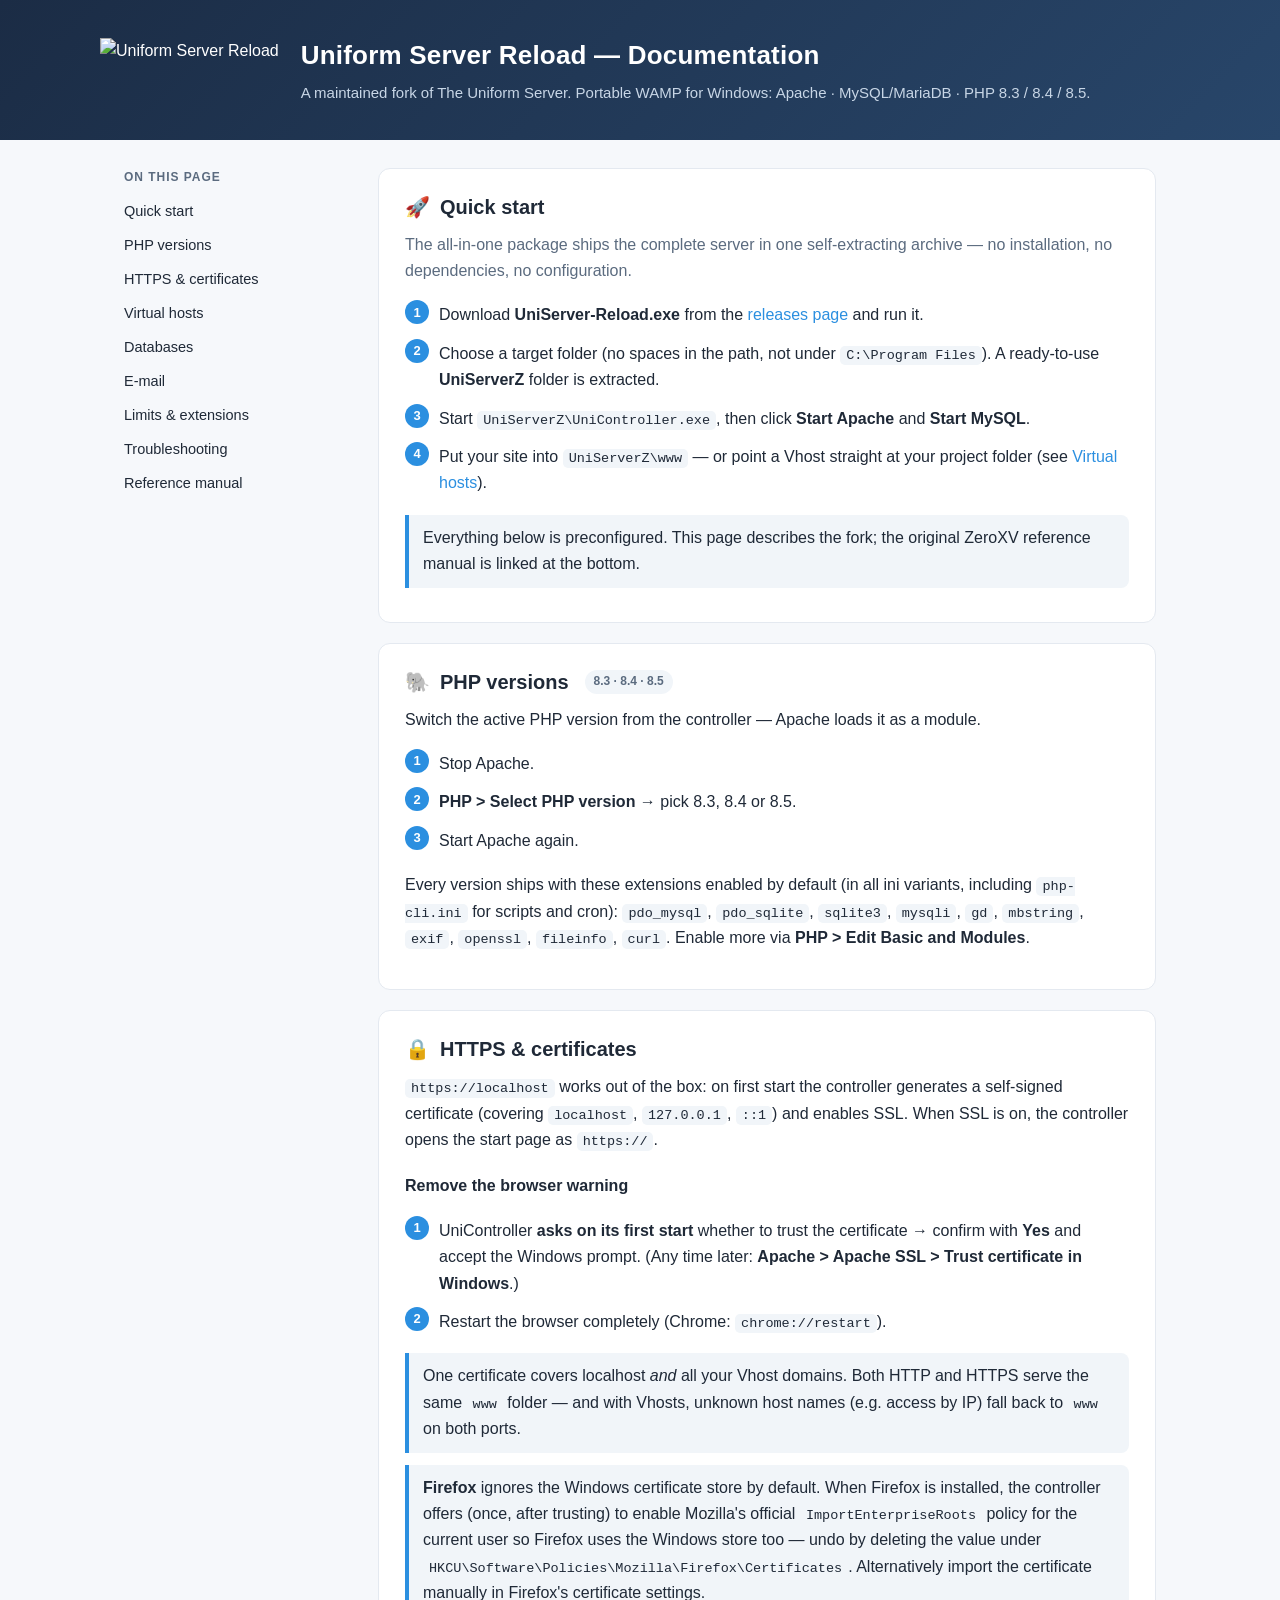
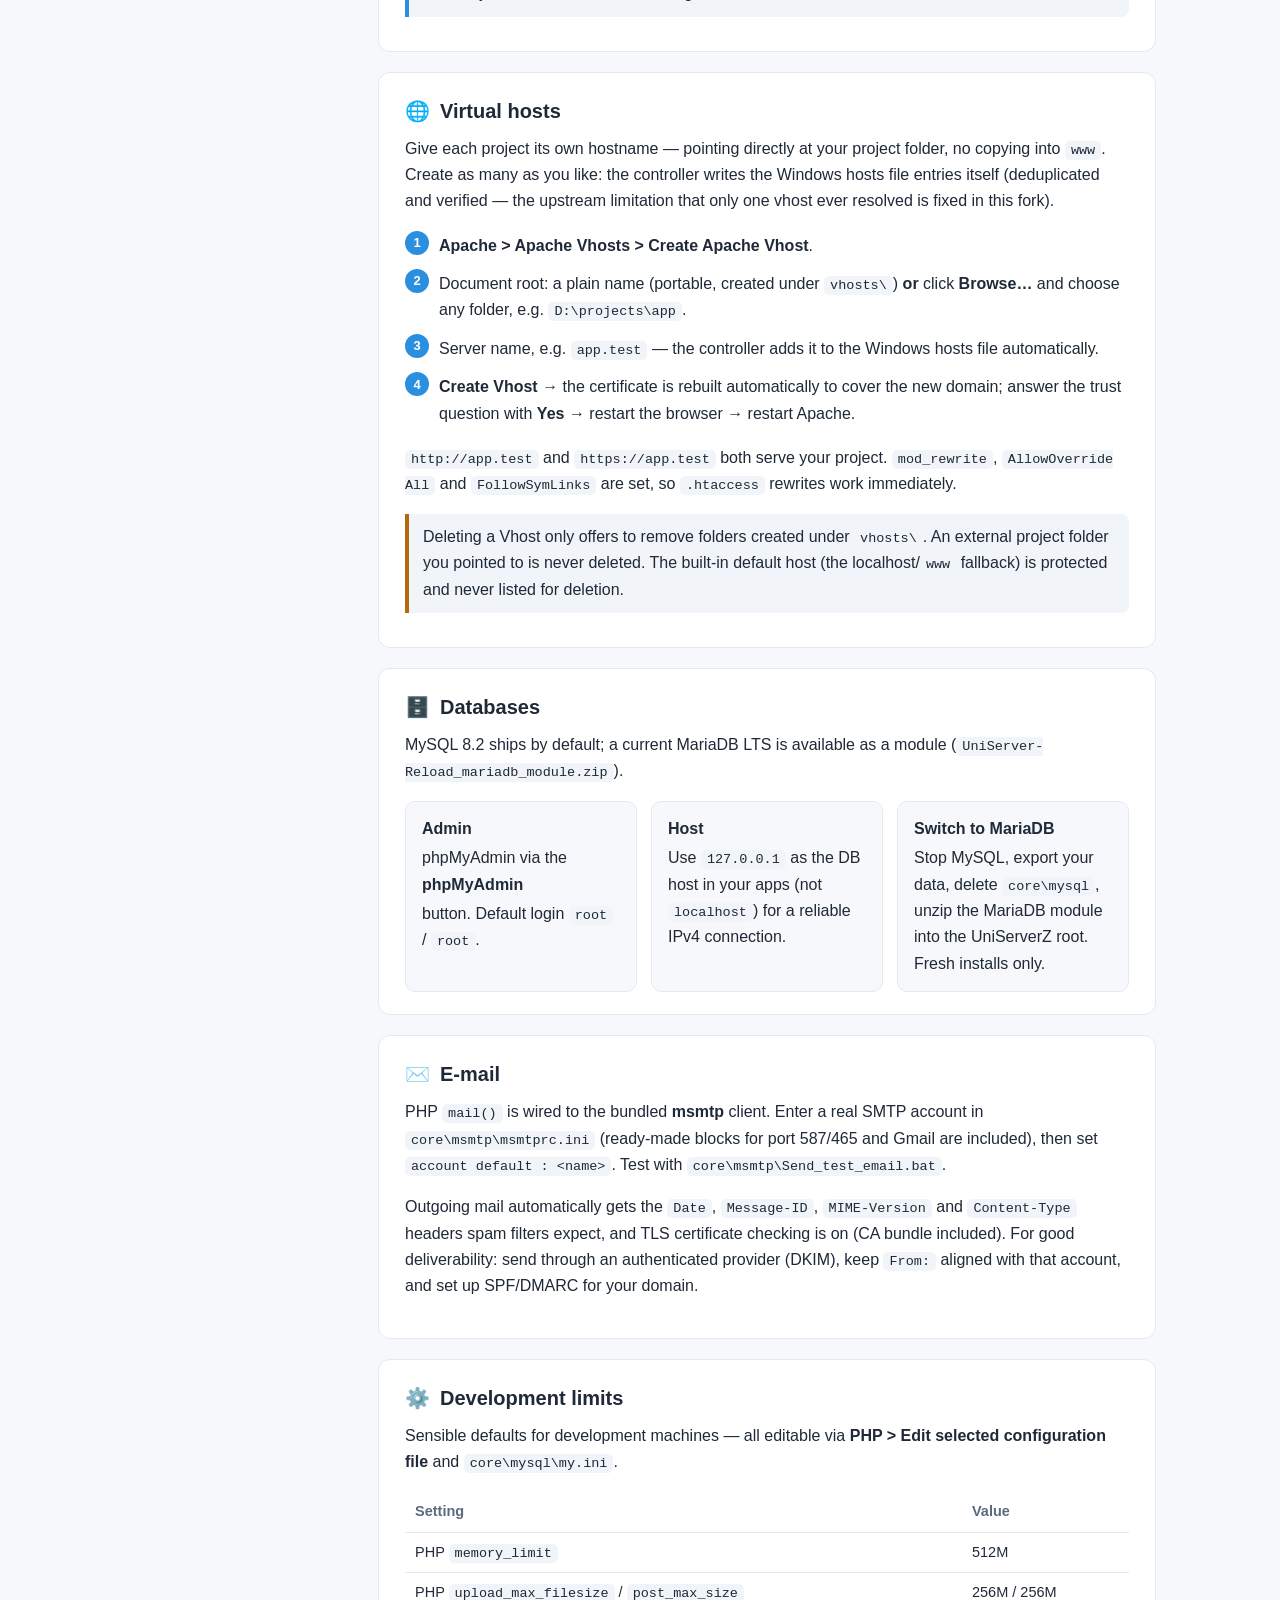
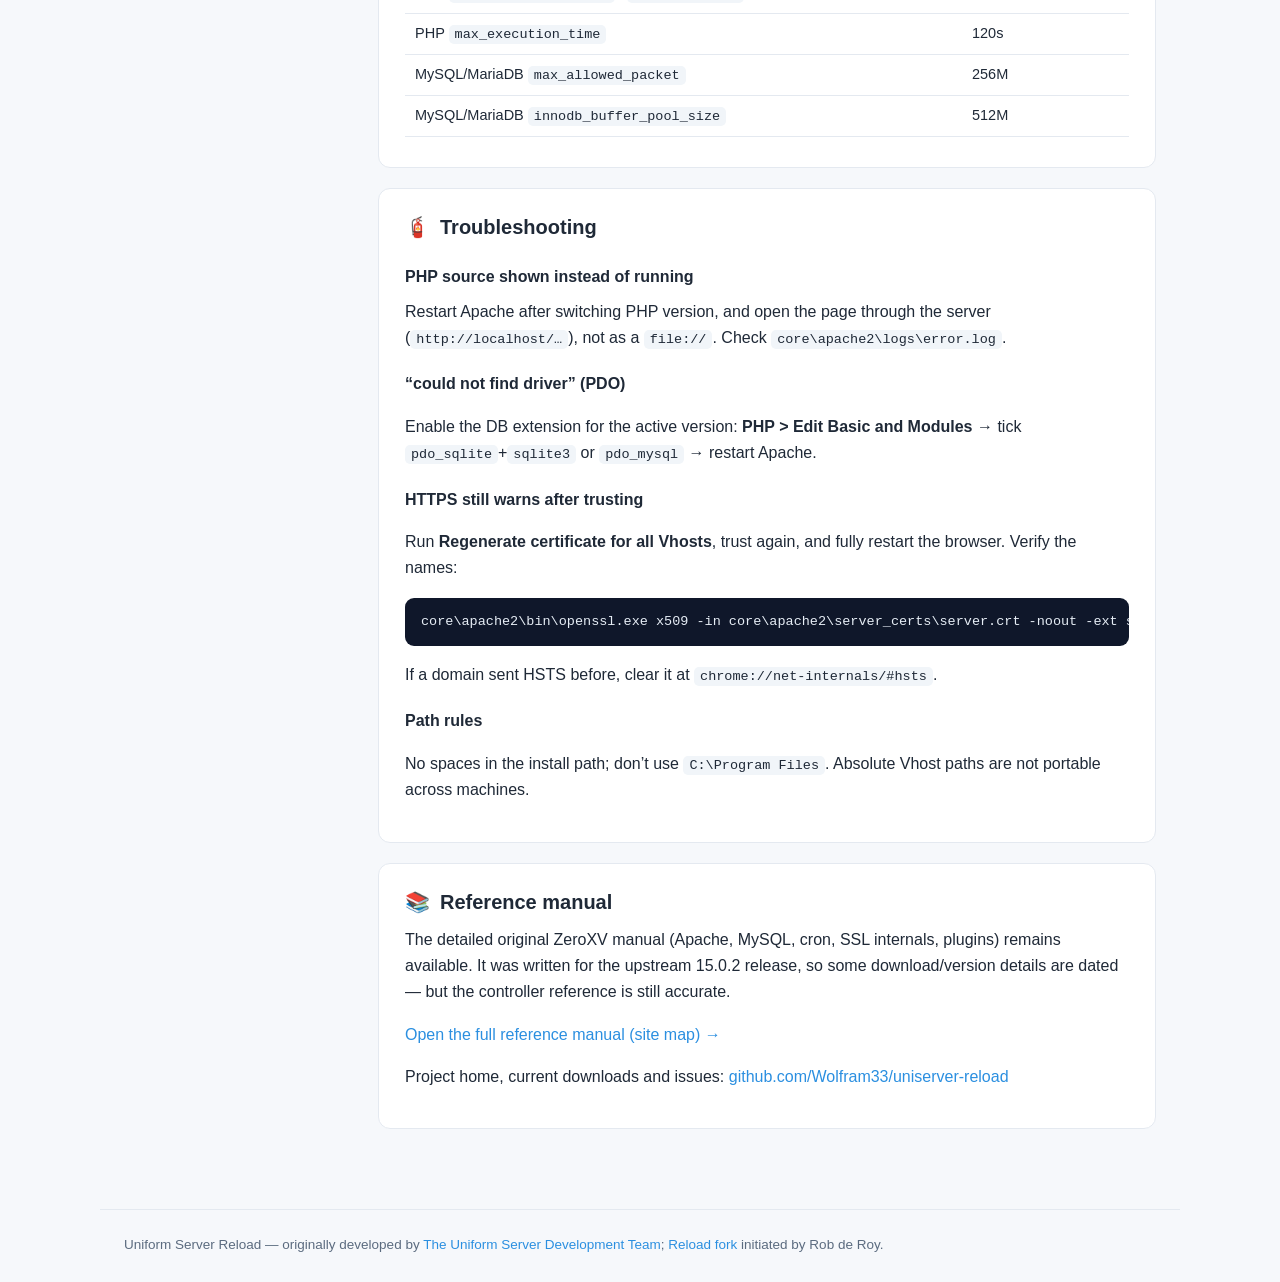
==== bundle/us_docs/index.html @ dfc49a06 "Rename module zips: ZeroXV_ prefix -> UniServer-Reload_ The PHP 8.4/8.5 and MariaDB modules only exi" ====
<!DOCTYPE html>
<html lang="en">
<head>
<meta charset="utf-8">
<meta name="viewport" content="width=device-width, initial-scale=1">
<title>Uniform Server Reload — Documentation</title>
<style>
  :root{
    --navy:#1b2c45; --navy2:#28466a; --blue:#2b8fe0; --blue2:#50b9ff;
    --ink:#1f2937; --muted:#5b6b7f; --line:#e4e9f0; --bg:#f6f8fb;
    --card:#ffffff; --code:#0f172a; --codebg:#f1f5f9; --ok:#1a8a4a; --warn:#b4690e;
  }
  @media (prefers-color-scheme: dark){
    :root{ --ink:#e6edf5; --muted:#9fb0c3; --line:#26313f; --bg:#0f151d;
           --card:#161d27; --codebg:#0d1520; --navy:#0f1a2b; }
  }
  *{ box-sizing:border-box; }
  body{ margin:0; background:var(--bg); color:var(--ink);
        font:16px/1.65 -apple-system,"Segoe UI",Roboto,Helvetica,Arial,sans-serif; }
  a{ color:var(--blue); text-decoration:none; }
  a:hover{ text-decoration:underline; }
  header.hero{ background:linear-gradient(135deg,var(--navy),var(--navy2));
        color:#fff; padding:34px 24px; }
  .hero-inner{ max-width:1080px; margin:0 auto; display:flex; align-items:center;
        gap:22px; flex-wrap:wrap; }
  .hero img{ height:64px; width:auto; }
  .hero h1{ font-size:26px; margin:0; font-weight:700; letter-spacing:.2px; }
  .hero p{ margin:4px 0 0; color:#c8d6e6; font-size:15px; }
  .wrap{ max-width:1080px; margin:0 auto; padding:28px 24px 60px;
        display:grid; grid-template-columns:220px 1fr; gap:34px; }
  nav.toc{ position:sticky; top:20px; align-self:start; font-size:14.5px; }
  nav.toc h4{ margin:0 0 8px; color:var(--muted); font-size:12px;
        text-transform:uppercase; letter-spacing:.08em; }
  nav.toc a{ display:block; padding:5px 0; color:var(--ink); }
  nav.toc a:hover{ color:var(--blue); text-decoration:none; }
  main{ min-width:0; }
  section{ background:var(--card); border:1px solid var(--line); border-radius:12px;
        padding:22px 26px; margin:0 0 20px; }
  section h2{ margin:0 0 6px; font-size:20px; display:flex; align-items:center; gap:10px; }
  section h2 .ico{ font-size:20px; }
  section h3{ margin:20px 0 6px; font-size:16px; }
  section p:first-of-type{ margin-top:8px; }
  .lead{ color:var(--muted); }
  ol,ul{ padding-left:22px; }
  li{ margin:4px 0; }
  code{ background:var(--codebg); padding:2px 6px; border-radius:5px;
        font:13.5px/1.5 "Cascadia Code",Consolas,Menlo,monospace; }
  pre{ background:var(--code); color:#e6edf5; padding:14px 16px; border-radius:9px;
        overflow:auto; font:13px/1.55 "Cascadia Code",Consolas,Menlo,monospace; }
  pre code{ background:none; padding:0; color:inherit; }
  .grid{ display:grid; grid-template-columns:repeat(auto-fit,minmax(210px,1fr)); gap:14px; }
  .card{ border:1px solid var(--line); border-radius:10px; padding:14px 16px; background:var(--bg); }
  .card b{ display:block; margin-bottom:3px; }
  .note{ border-left:4px solid var(--blue); background:var(--codebg);
        padding:10px 14px; border-radius:0 8px 8px 0; margin:12px 0; }
  .warn{ border-left-color:var(--warn); }
  .steps{ counter-reset:s; list-style:none; padding:0; }
  .steps li{ counter-increment:s; position:relative; padding:2px 0 2px 34px; margin:8px 0; }
  .steps li::before{ content:counter(s); position:absolute; left:0; top:0;
        width:24px; height:24px; border-radius:50%; background:var(--blue); color:#fff;
        font-size:13px; font-weight:700; display:grid; place-items:center; }
  table{ border-collapse:collapse; width:100%; font-size:14.5px; margin:8px 0; }
  th,td{ text-align:left; padding:8px 10px; border-bottom:1px solid var(--line); }
  th{ color:var(--muted); font-weight:600; }
  footer{ max-width:1080px; margin:0 auto; padding:24px; color:var(--muted);
        font-size:13.5px; border-top:1px solid var(--line); }
  .pill{ display:inline-block; font-size:12px; background:var(--codebg); color:var(--muted);
        padding:2px 9px; border-radius:20px; margin-left:6px; vertical-align:middle; }
  @media (max-width:820px){ .wrap{ grid-template-columns:1fr; } nav.toc{ position:static; } }
</style>
</head>
<body>

<header class="hero">
  <div class="hero-inner">
    <img src="common/images/us_zero_logo.png" alt="Uniform Server Reload">
    <div>
      <h1>Uniform Server Reload — Documentation</h1>
      <p>A maintained fork of The Uniform Server. Portable WAMP for Windows: Apache · MySQL/MariaDB · PHP 8.3 / 8.4 / 8.5.</p>
    </div>
  </div>
</header>

<div class="wrap">
  <nav class="toc">
    <h4>On this page</h4>
    <a href="#start">Quick start</a>
    <a href="#php">PHP versions</a>
    <a href="#https">HTTPS &amp; certificates</a>
    <a href="#vhosts">Virtual hosts</a>
    <a href="#db">Databases</a>
    <a href="#mail">E-mail</a>
    <a href="#tuning">Limits &amp; extensions</a>
    <a href="#trouble">Troubleshooting</a>
    <a href="#reference">Reference manual</a>
  </nav>

  <main>
    <section id="start">
      <h2><span class="ico">🚀</span> Quick start</h2>
      <p class="lead">The all-in-one package ships the complete server in one self-extracting archive — no installation, no dependencies, no configuration.</p>
      <ol class="steps">
        <li>Download <b>UniServer-Reload.exe</b> from the <a href="https://github.com/Wolfram33/uniserver-reload/releases/tag/latest">releases page</a> and run it.</li>
        <li>Choose a target folder (no spaces in the path, not under <code>C:\Program Files</code>). A ready-to-use <b>UniServerZ</b> folder is extracted.</li>
        <li>Start <code>UniServerZ\UniController.exe</code>, then click <b>Start Apache</b> and <b>Start MySQL</b>.</li>
        <li>Put your site into <code>UniServerZ\www</code> — or point a Vhost straight at your project folder (see <a href="#vhosts">Virtual hosts</a>).</li>
      </ol>
      <div class="note">Everything below is preconfigured. This page describes the fork; the original ZeroXV reference manual is linked at the bottom.</div>
    </section>

    <section id="php">
      <h2><span class="ico">🐘</span> PHP versions <span class="pill">8.3 · 8.4 · 8.5</span></h2>
      <p>Switch the active PHP version from the controller — Apache loads it as a module.</p>
      <ol class="steps">
        <li>Stop Apache.</li>
        <li><b>PHP &gt; Select PHP version</b> → pick 8.3, 8.4 or 8.5.</li>
        <li>Start Apache again.</li>
      </ol>
      <p>Every version ships with these extensions enabled by default (in all ini variants, including <code>php-cli.ini</code> for scripts and cron):
      <code>pdo_mysql</code>, <code>pdo_sqlite</code>, <code>sqlite3</code>, <code>mysqli</code>, <code>gd</code>, <code>mbstring</code>, <code>exif</code>, <code>openssl</code>, <code>fileinfo</code>, <code>curl</code>. Enable more via <b>PHP &gt; Edit Basic and Modules</b>.</p>
    </section>

    <section id="https">
      <h2><span class="ico">🔒</span> HTTPS &amp; certificates</h2>
      <p><code>https://localhost</code> works out of the box: on first start the controller generates a self-signed certificate (covering <code>localhost</code>, <code>127.0.0.1</code>, <code>::1</code>) and enables SSL. When SSL is on, the controller opens the start page as <code>https://</code>.</p>
      <h3>Remove the browser warning</h3>
      <ol class="steps">
        <li>UniController <b>asks on its first start</b> whether to trust the certificate → confirm with <b>Yes</b> and accept the Windows prompt. (Any time later: <b>Apache &gt; Apache SSL &gt; Trust certificate in Windows</b>.)</li>
        <li>Restart the browser completely (Chrome: <code>chrome://restart</code>).</li>
      </ol>
      <div class="note">One certificate covers localhost <i>and</i> all your Vhost domains. Both HTTP and HTTPS serve the same <code>www</code> folder — and with Vhosts, unknown host names (e.g. access by IP) fall back to <code>www</code> on both ports.</div>
      <div class="note"><b>Firefox</b> ignores the Windows certificate store by default. When Firefox is installed, the controller offers (once, after trusting) to enable Mozilla's official <code>ImportEnterpriseRoots</code> policy for the current user so Firefox uses the Windows store too — undo by deleting the value under <code>HKCU\Software\Policies\Mozilla\Firefox\Certificates</code>. Alternatively import the certificate manually in Firefox's certificate settings.</div>
    </section>

    <section id="vhosts">
      <h2><span class="ico">🌐</span> Virtual hosts</h2>
      <p>Give each project its own hostname — pointing directly at your project folder, no copying into <code>www</code>. Create as many as you like: the controller writes the Windows hosts file entries itself (deduplicated and verified — the upstream limitation that only one vhost ever resolved is fixed in this fork).</p>
      <ol class="steps">
        <li><b>Apache &gt; Apache Vhosts &gt; Create Apache Vhost</b>.</li>
        <li>Document root: a plain name (portable, created under <code>vhosts\</code>) <b>or</b> click <b>Browse…</b> and choose any folder, e.g. <code>D:\projects\app</code>.</li>
        <li>Server name, e.g. <code>app.test</code> — the controller adds it to the Windows hosts file automatically.</li>
        <li><b>Create Vhost</b> → the certificate is rebuilt automatically to cover the new domain; answer the trust question with <b>Yes</b> → restart the browser → restart Apache.</li>
      </ol>
      <p><code>http://app.test</code> and <code>https://app.test</code> both serve your project. <code>mod_rewrite</code>, <code>AllowOverride All</code> and <code>FollowSymLinks</code> are set, so <code>.htaccess</code> rewrites work immediately.</p>
      <div class="note warn">Deleting a Vhost only offers to remove folders created under <code>vhosts\</code>. An external project folder you pointed to is never deleted. The built-in default host (the localhost/<code>www</code> fallback) is protected and never listed for deletion.</div>
    </section>

    <section id="db">
      <h2><span class="ico">🗄️</span> Databases</h2>
      <p>MySQL 8.2 ships by default; a current MariaDB LTS is available as a module (<code>UniServer-Reload_mariadb_module.zip</code>).</p>
      <div class="grid">
        <div class="card"><b>Admin</b>phpMyAdmin via the <b>phpMyAdmin</b> button. Default login <code>root</code> / <code>root</code>.</div>
        <div class="card"><b>Host</b>Use <code>127.0.0.1</code> as the DB host in your apps (not <code>localhost</code>) for a reliable IPv4 connection.</div>
        <div class="card"><b>Switch to MariaDB</b>Stop MySQL, export your data, delete <code>core\mysql</code>, unzip the MariaDB module into the UniServerZ root. Fresh installs only.</div>
      </div>
    </section>

    <section id="mail">
      <h2><span class="ico">✉️</span> E-mail</h2>
      <p>PHP <code>mail()</code> is wired to the bundled <b>msmtp</b> client. Enter a real SMTP account in <code>core\msmtp\msmtprc.ini</code> (ready-made blocks for port 587/465 and Gmail are included), then set <code>account default : &lt;name&gt;</code>. Test with <code>core\msmtp\Send_test_email.bat</code>.</p>
      <p>Outgoing mail automatically gets the <code>Date</code>, <code>Message-ID</code>, <code>MIME-Version</code> and <code>Content-Type</code> headers spam filters expect, and TLS certificate checking is on (CA bundle included). For good deliverability: send through an authenticated provider (DKIM), keep <code>From:</code> aligned with that account, and set up SPF/DMARC for your domain.</p>
    </section>

    <section id="tuning">
      <h2><span class="ico">⚙️</span> Development limits</h2>
      <p>Sensible defaults for development machines — all editable via <b>PHP &gt; Edit selected configuration file</b> and <code>core\mysql\my.ini</code>.</p>
      <table>
        <tr><th>Setting</th><th>Value</th></tr>
        <tr><td>PHP <code>memory_limit</code></td><td>512M</td></tr>
        <tr><td>PHP <code>upload_max_filesize</code> / <code>post_max_size</code></td><td>256M / 256M</td></tr>
        <tr><td>PHP <code>max_execution_time</code></td><td>120s</td></tr>
        <tr><td>MySQL/MariaDB <code>max_allowed_packet</code></td><td>256M</td></tr>
        <tr><td>MySQL/MariaDB <code>innodb_buffer_pool_size</code></td><td>512M</td></tr>
      </table>
    </section>

    <section id="trouble">
      <h2><span class="ico">🧯</span> Troubleshooting</h2>
      <h3>PHP source shown instead of running</h3>
      <p>Restart Apache after switching PHP version, and open the page through the server (<code>http://localhost/…</code>), not as a <code>file://</code>. Check <code>core\apache2\logs\error.log</code>.</p>
      <h3>“could not find driver” (PDO)</h3>
      <p>Enable the DB extension for the active version: <b>PHP &gt; Edit Basic and Modules</b> → tick <code>pdo_sqlite</code>+<code>sqlite3</code> or <code>pdo_mysql</code> → restart Apache.</p>
      <h3>HTTPS still warns after trusting</h3>
      <p>Run <b>Regenerate certificate for all Vhosts</b>, trust again, and fully restart the browser. Verify the names:</p>
      <pre><code>core\apache2\bin\openssl.exe x509 -in core\apache2\server_certs\server.crt -noout -ext subjectAltName</code></pre>
      <p>If a domain sent HSTS before, clear it at <code>chrome://net-internals/#hsts</code>.</p>
      <h3>Path rules</h3>
      <p>No spaces in the install path; don’t use <code>C:\Program Files</code>. Absolute Vhost paths are not portable across machines.</p>
    </section>

    <section id="reference">
      <h2><span class="ico">📚</span> Reference manual</h2>
      <p>The detailed original ZeroXV manual (Apache, MySQL, cron, SSL internals, plugins) remains available. It was written for the upstream 15.0.2 release, so some download/version details are dated — but the controller reference is still accurate.</p>
      <p><a href="index_main.html">Open the full reference manual (site map) →</a></p>
      <p>Project home, current downloads and issues:
      <a href="https://github.com/Wolfram33/uniserver-reload">github.com/Wolfram33/uniserver-reload</a></p>
    </section>
  </main>
</div>

<footer>
  Uniform Server Reload — originally developed by
  <a href="https://www.uniformserver.com/">The Uniform Server Development Team</a>;
  <a href="https://github.com/Wolfram33/uniserver-reload">Reload fork</a> initiated by Rob de Roy.
</footer>

</body>
</html>
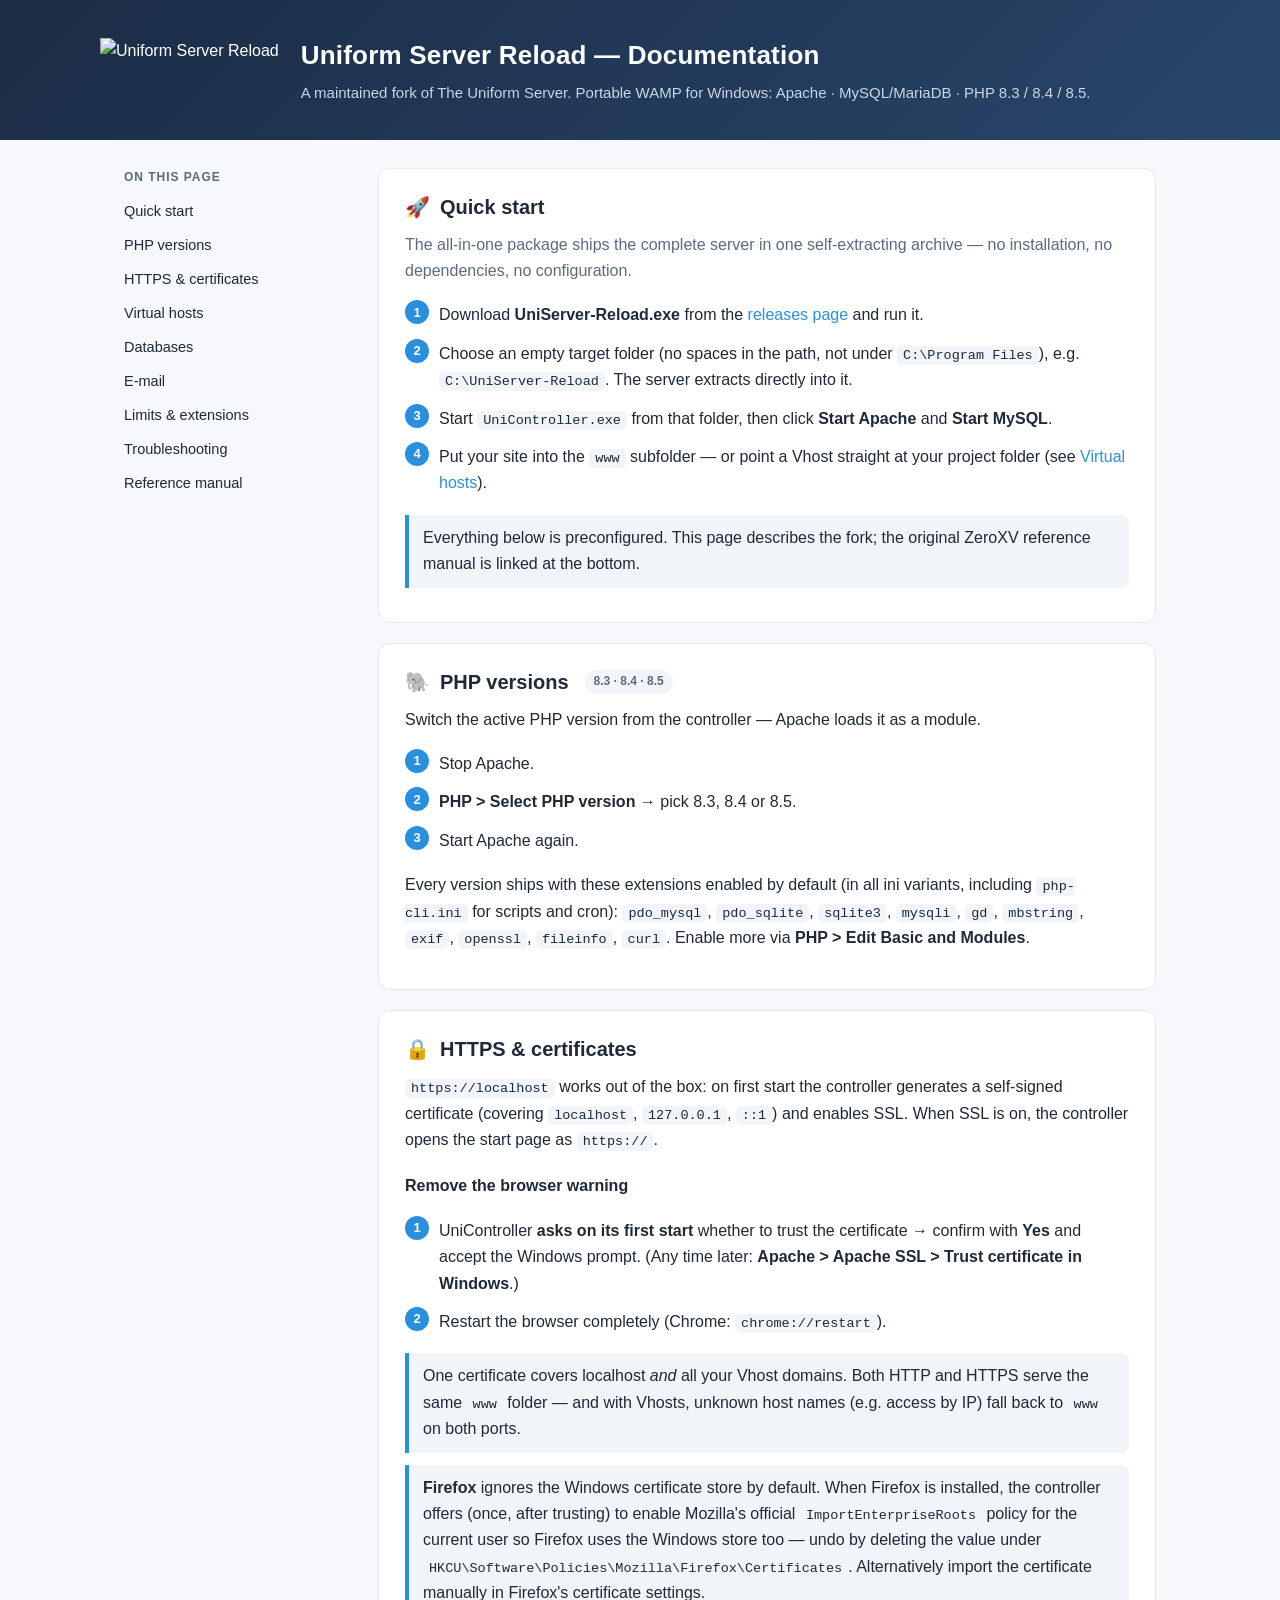
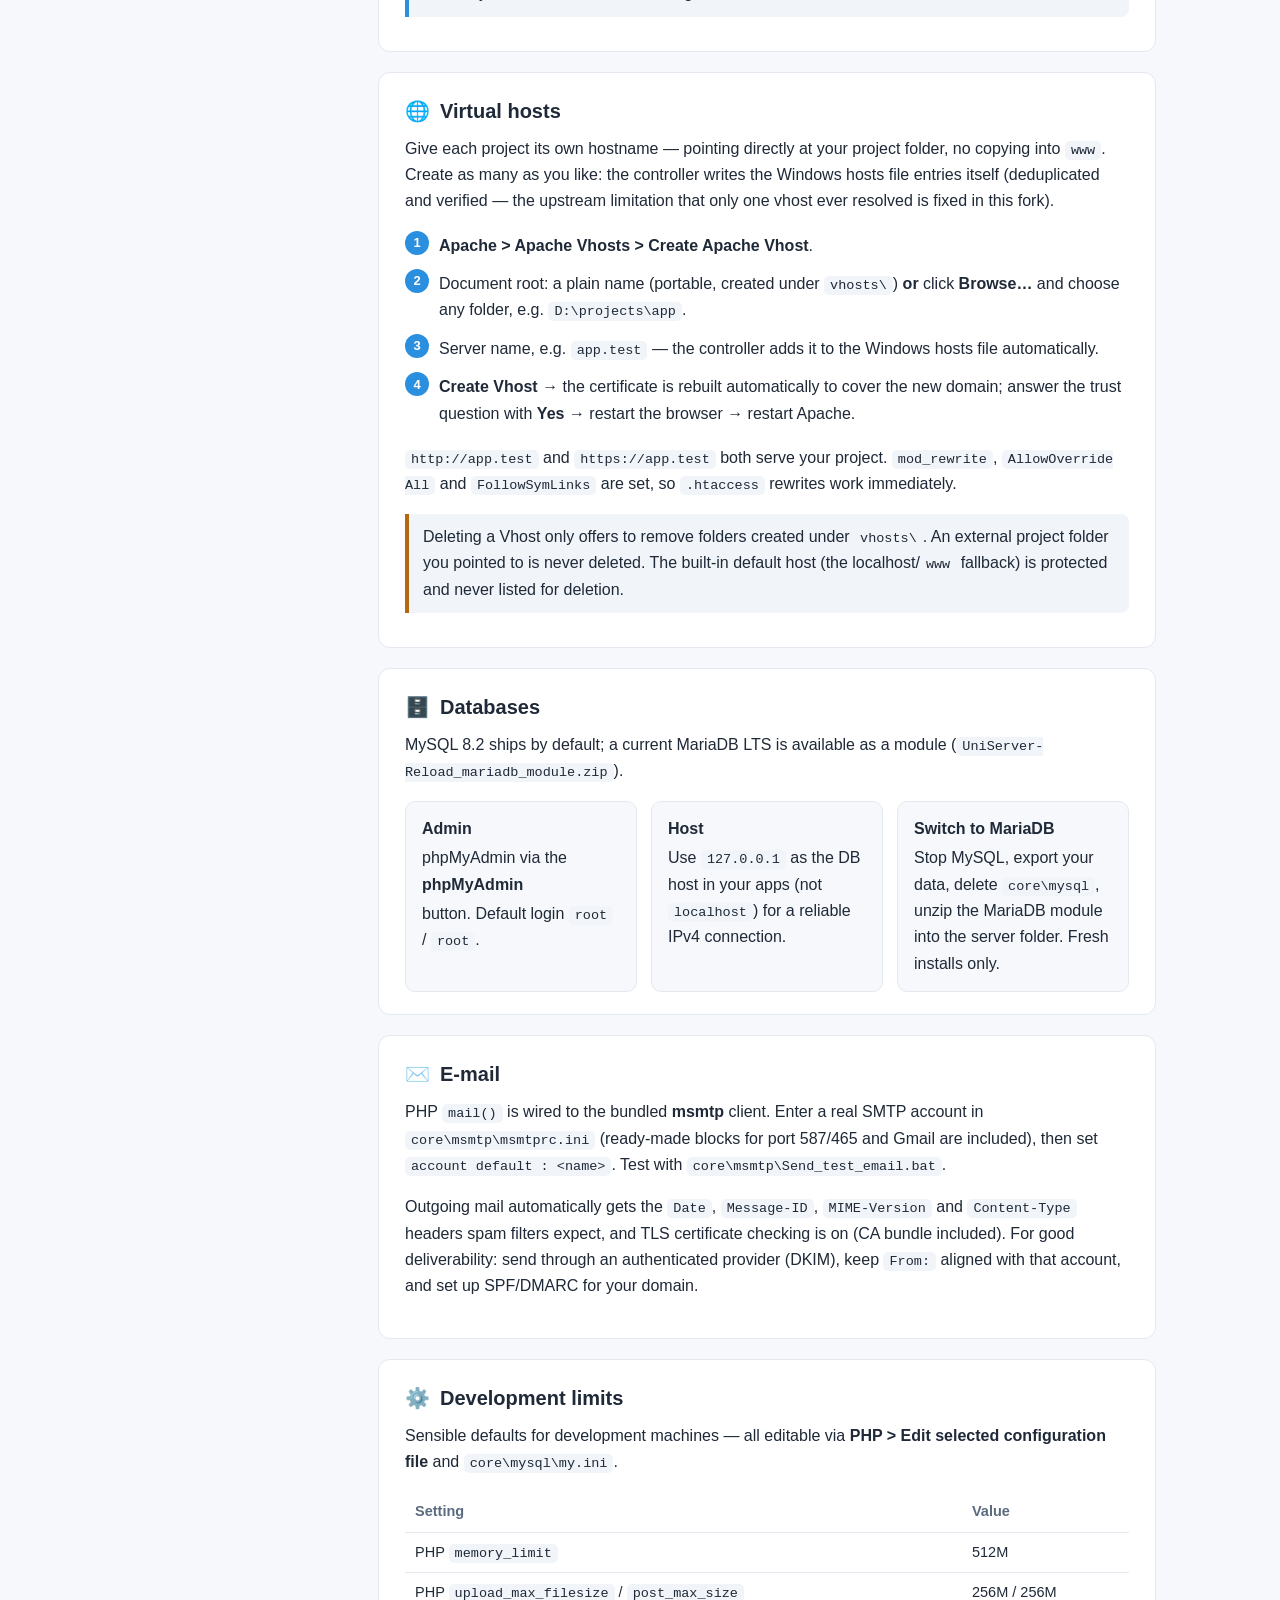
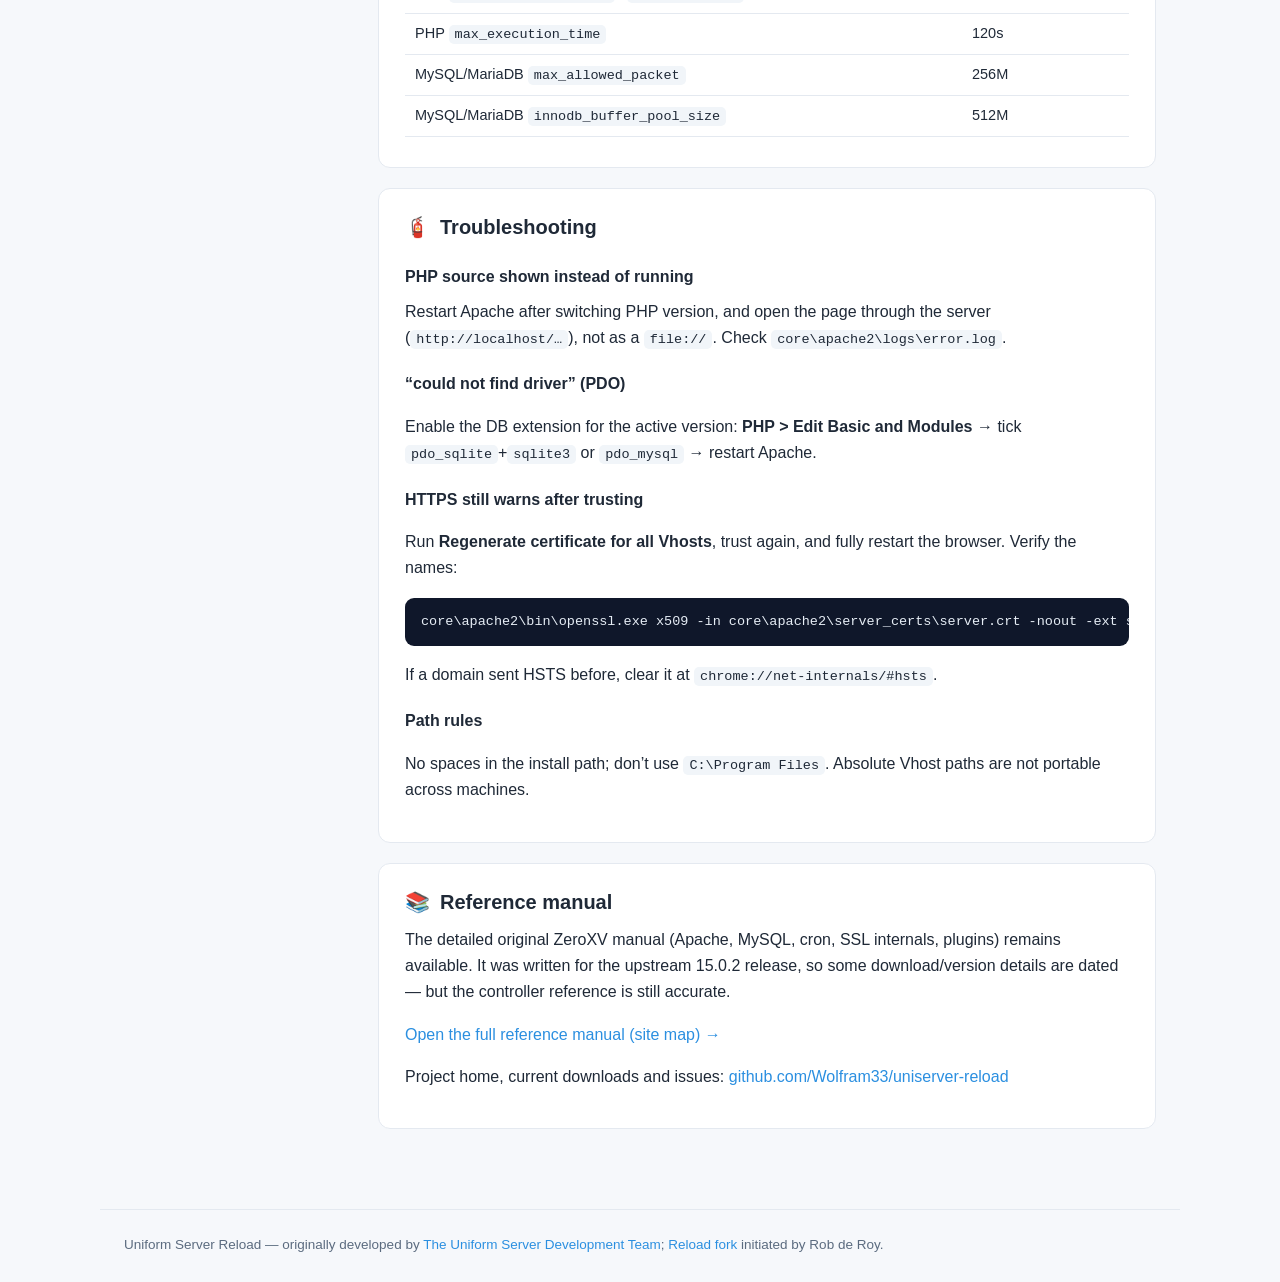
==== commit 235bcb0f: "Release bundles extract flat - no UniServerZ subfolder any more The all-in-one exe/zip used to extra" ====
--- a/bundle/us_docs/index.html
+++ b/bundle/us_docs/index.html
@@ -101,9 +101,9 @@
       <p class="lead">The all-in-one package ships the complete server in one self-extracting archive — no installation, no dependencies, no configuration.</p>
       <ol class="steps">
         <li>Download <b>UniServer-Reload.exe</b> from the <a href="https://github.com/Wolfram33/uniserver-reload/releases/tag/latest">releases page</a> and run it.</li>
-        <li>Choose a target folder (no spaces in the path, not under <code>C:\Program Files</code>). A ready-to-use <b>UniServerZ</b> folder is extracted.</li>
-        <li>Start <code>UniServerZ\UniController.exe</code>, then click <b>Start Apache</b> and <b>Start MySQL</b>.</li>
-        <li>Put your site into <code>UniServerZ\www</code> — or point a Vhost straight at your project folder (see <a href="#vhosts">Virtual hosts</a>).</li>
+        <li>Choose an empty target folder (no spaces in the path, not under <code>C:\Program Files</code>), e.g. <code>C:\UniServer-Reload</code>. The server extracts directly into it.</li>
+        <li>Start <code>UniController.exe</code> from that folder, then click <b>Start Apache</b> and <b>Start MySQL</b>.</li>
+        <li>Put your site into the <code>www</code> subfolder — or point a Vhost straight at your project folder (see <a href="#vhosts">Virtual hosts</a>).</li>
       </ol>
       <div class="note">Everything below is preconfigured. This page describes the fork; the original ZeroXV reference manual is linked at the bottom.</div>
     </section>
@@ -151,7 +151,7 @@
       <div class="grid">
         <div class="card"><b>Admin</b>phpMyAdmin via the <b>phpMyAdmin</b> button. Default login <code>root</code> / <code>root</code>.</div>
         <div class="card"><b>Host</b>Use <code>127.0.0.1</code> as the DB host in your apps (not <code>localhost</code>) for a reliable IPv4 connection.</div>
-        <div class="card"><b>Switch to MariaDB</b>Stop MySQL, export your data, delete <code>core\mysql</code>, unzip the MariaDB module into the UniServerZ root. Fresh installs only.</div>
+        <div class="card"><b>Switch to MariaDB</b>Stop MySQL, export your data, delete <code>core\mysql</code>, unzip the MariaDB module into the server folder. Fresh installs only.</div>
       </div>
     </section>
 
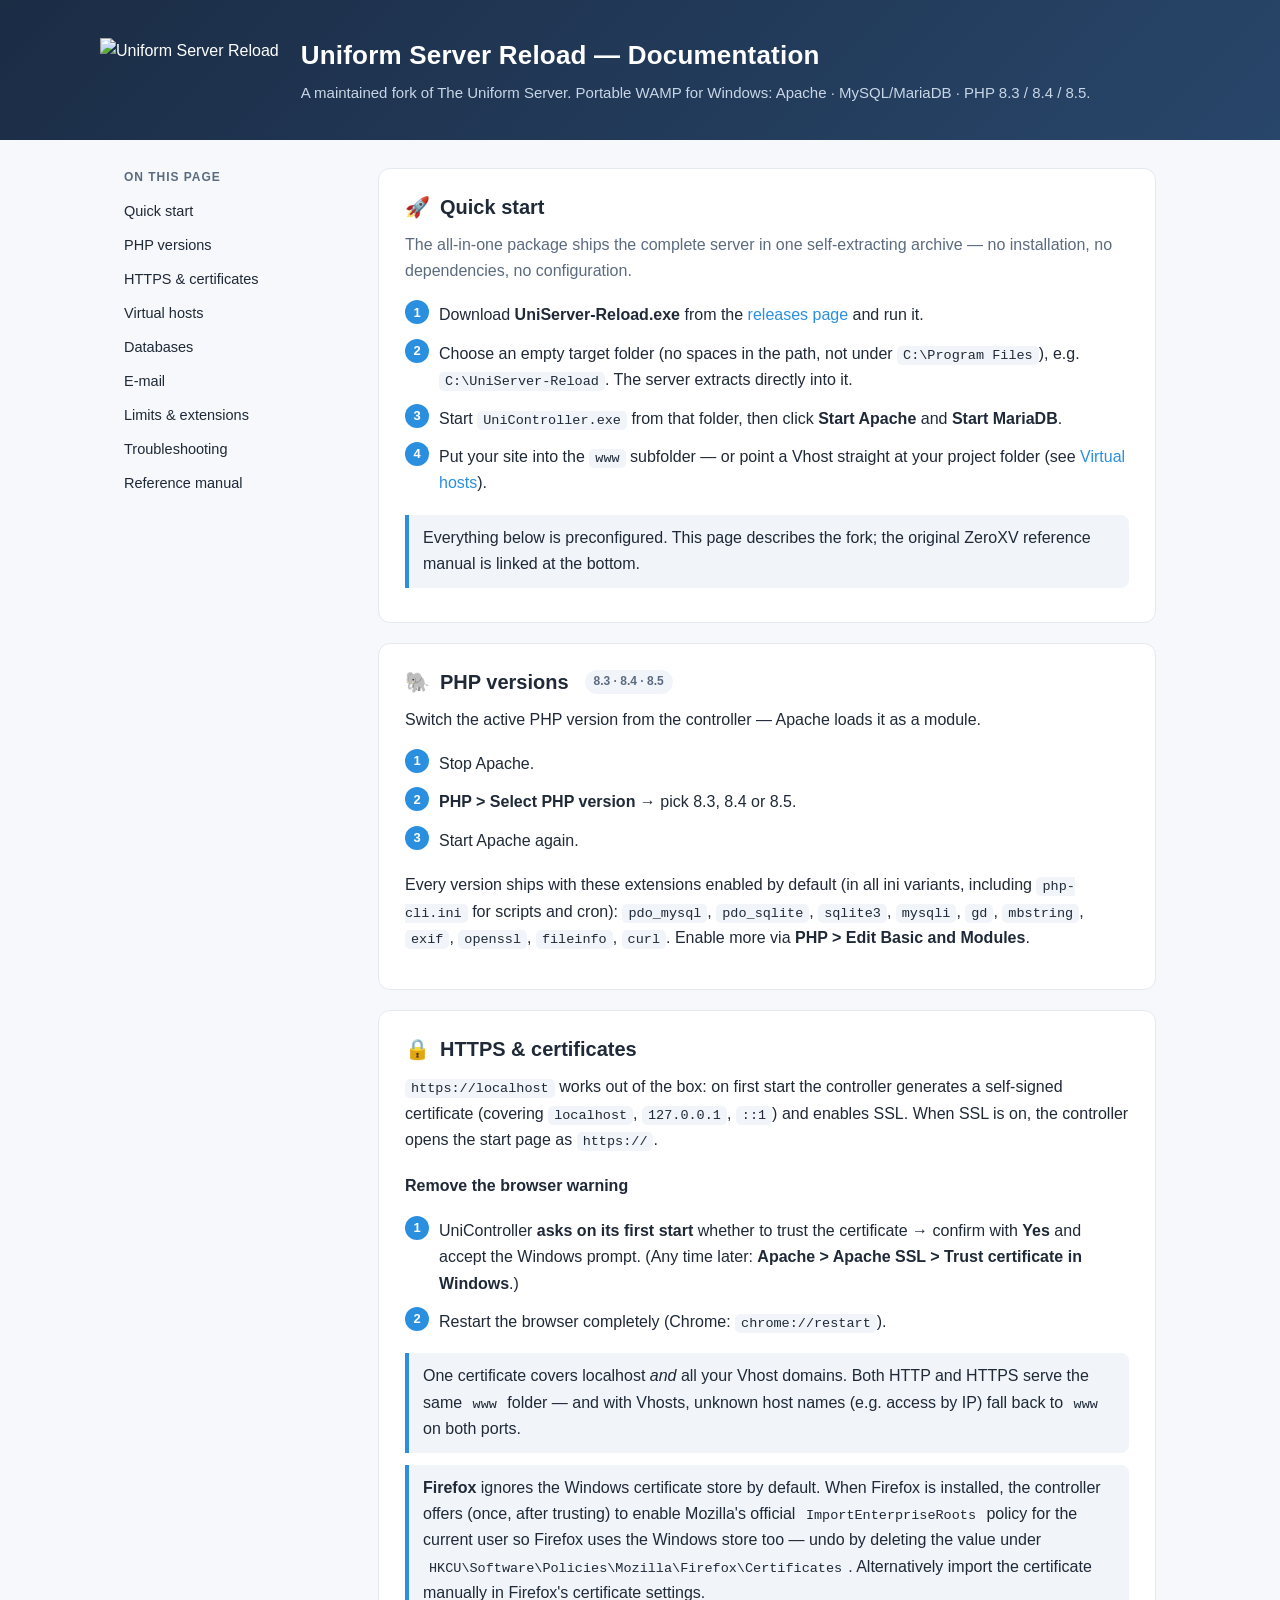
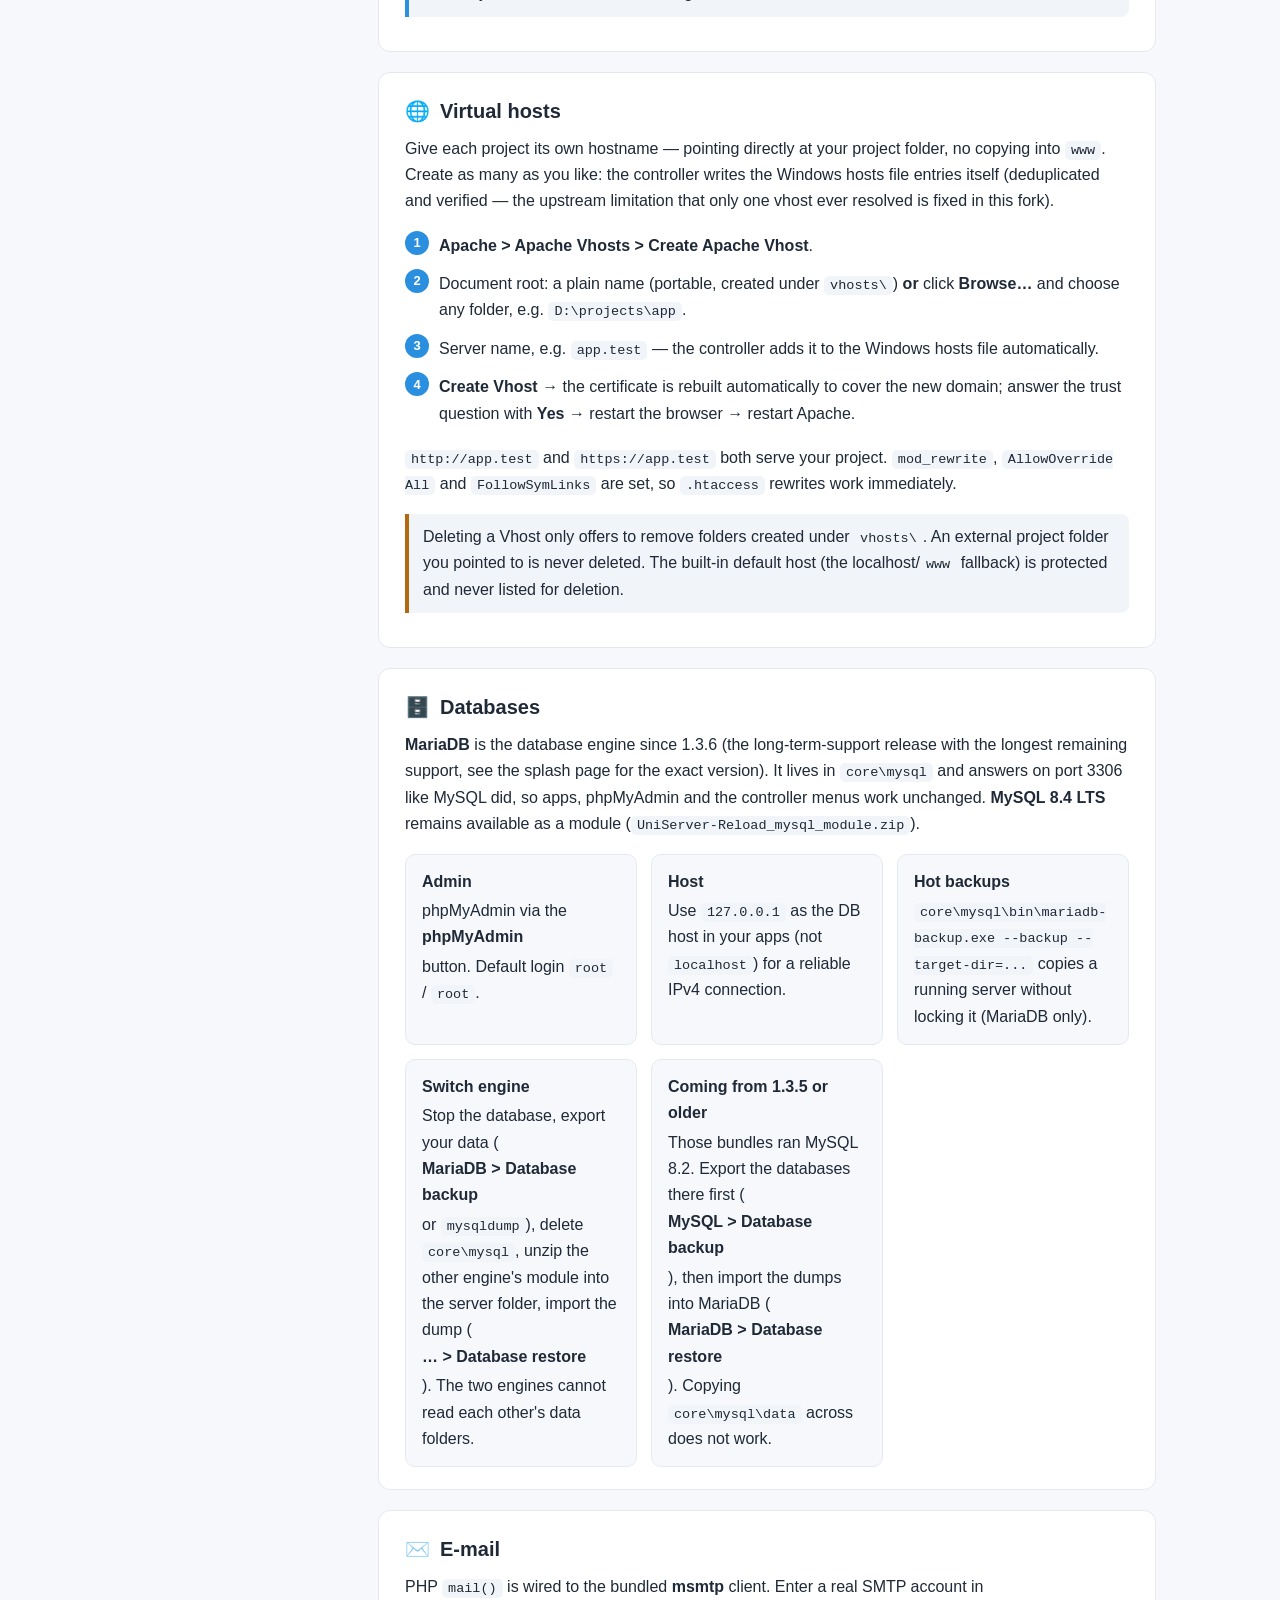
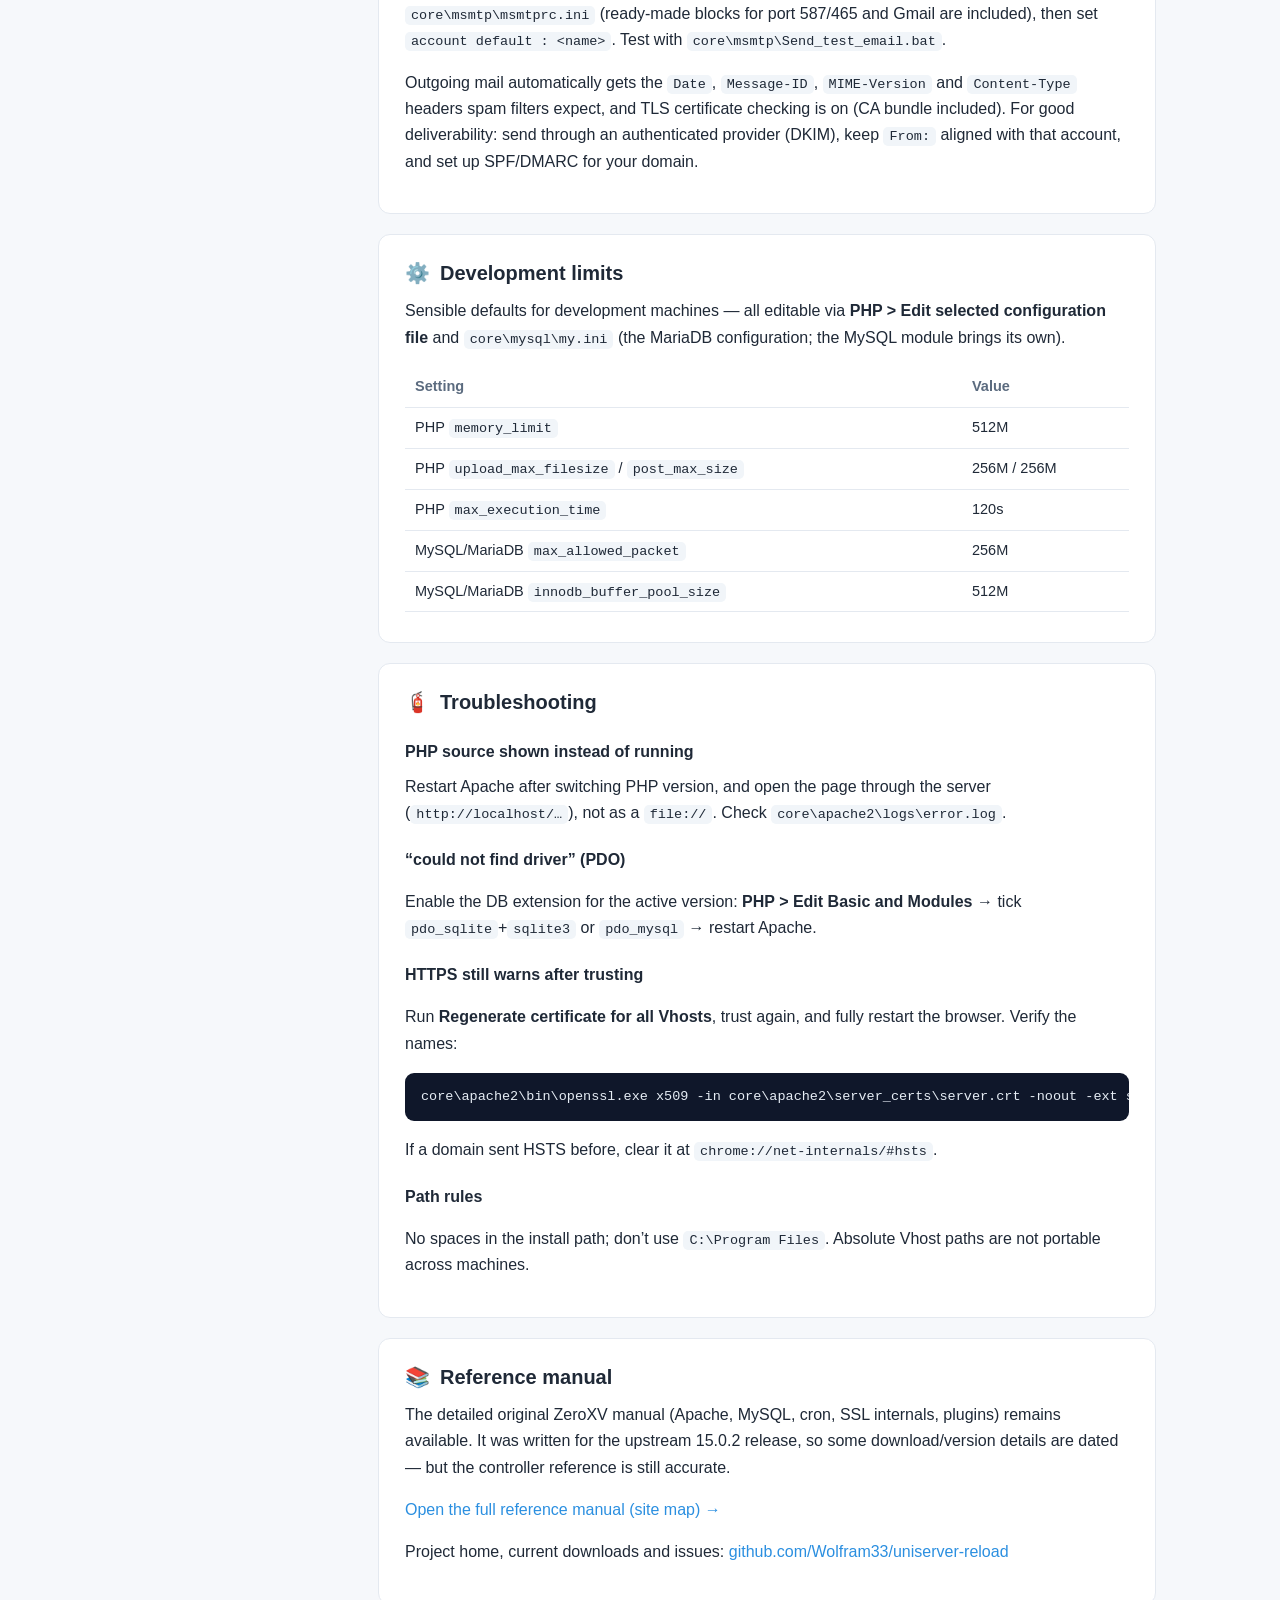
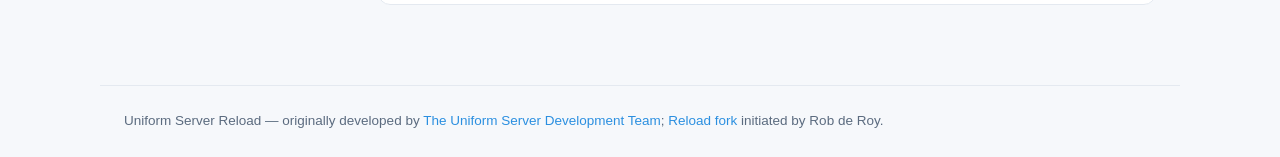
==== commit 3f85548c: "MariaDB as database engine, MySQL 8.4 as module - version 1.3.6 The bundle ships MariaDB instead of " ====
--- a/bundle/us_docs/index.html
+++ b/bundle/us_docs/index.html
@@ -102,7 +102,7 @@
       <ol class="steps">
         <li>Download <b>UniServer-Reload.exe</b> from the <a href="https://github.com/Wolfram33/uniserver-reload/releases/tag/latest">releases page</a> and run it.</li>
         <li>Choose an empty target folder (no spaces in the path, not under <code>C:\Program Files</code>), e.g. <code>C:\UniServer-Reload</code>. The server extracts directly into it.</li>
-        <li>Start <code>UniController.exe</code> from that folder, then click <b>Start Apache</b> and <b>Start MySQL</b>.</li>
+        <li>Start <code>UniController.exe</code> from that folder, then click <b>Start Apache</b> and <b>Start MariaDB</b>.</li>
         <li>Put your site into the <code>www</code> subfolder — or point a Vhost straight at your project folder (see <a href="#vhosts">Virtual hosts</a>).</li>
       </ol>
       <div class="note">Everything below is preconfigured. This page describes the fork; the original ZeroXV reference manual is linked at the bottom.</div>
@@ -147,11 +147,13 @@
 
     <section id="db">
       <h2><span class="ico">🗄️</span> Databases</h2>
-      <p>MySQL 8.2 ships by default; a current MariaDB LTS is available as a module (<code>UniServer-Reload_mariadb_module.zip</code>).</p>
+      <p><b>MariaDB</b> is the database engine since 1.3.6 (the long-term-support release with the longest remaining support, see the splash page for the exact version). It lives in <code>core\mysql</code> and answers on port 3306 like MySQL did, so apps, phpMyAdmin and the controller menus work unchanged. <b>MySQL 8.4 LTS</b> remains available as a module (<code>UniServer-Reload_mysql_module.zip</code>).</p>
       <div class="grid">
         <div class="card"><b>Admin</b>phpMyAdmin via the <b>phpMyAdmin</b> button. Default login <code>root</code> / <code>root</code>.</div>
         <div class="card"><b>Host</b>Use <code>127.0.0.1</code> as the DB host in your apps (not <code>localhost</code>) for a reliable IPv4 connection.</div>
-        <div class="card"><b>Switch to MariaDB</b>Stop MySQL, export your data, delete <code>core\mysql</code>, unzip the MariaDB module into the server folder. Fresh installs only.</div>
+        <div class="card"><b>Hot backups</b><code>core\mysql\bin\mariadb-backup.exe --backup --target-dir=...</code> copies a running server without locking it (MariaDB only).</div>
+        <div class="card"><b>Switch engine</b>Stop the database, export your data (<b>MariaDB &gt; Database backup</b> or <code>mysqldump</code>), delete <code>core\mysql</code>, unzip the other engine's module into the server folder, import the dump (<b>… &gt; Database restore</b>). The two engines cannot read each other's data folders.</div>
+        <div class="card"><b>Coming from 1.3.5 or older</b>Those bundles ran MySQL 8.2. Export the databases there first (<b>MySQL &gt; Database backup</b>), then import the dumps into MariaDB (<b>MariaDB &gt; Database restore</b>). Copying <code>core\mysql\data</code> across does not work.</div>
       </div>
     </section>
 
@@ -163,7 +165,7 @@
 
     <section id="tuning">
       <h2><span class="ico">⚙️</span> Development limits</h2>
-      <p>Sensible defaults for development machines — all editable via <b>PHP &gt; Edit selected configuration file</b> and <code>core\mysql\my.ini</code>.</p>
+      <p>Sensible defaults for development machines — all editable via <b>PHP &gt; Edit selected configuration file</b> and <code>core\mysql\my.ini</code> (the MariaDB configuration; the MySQL module brings its own).</p>
       <table>
         <tr><th>Setting</th><th>Value</th></tr>
         <tr><td>PHP <code>memory_limit</code></td><td>512M</td></tr>
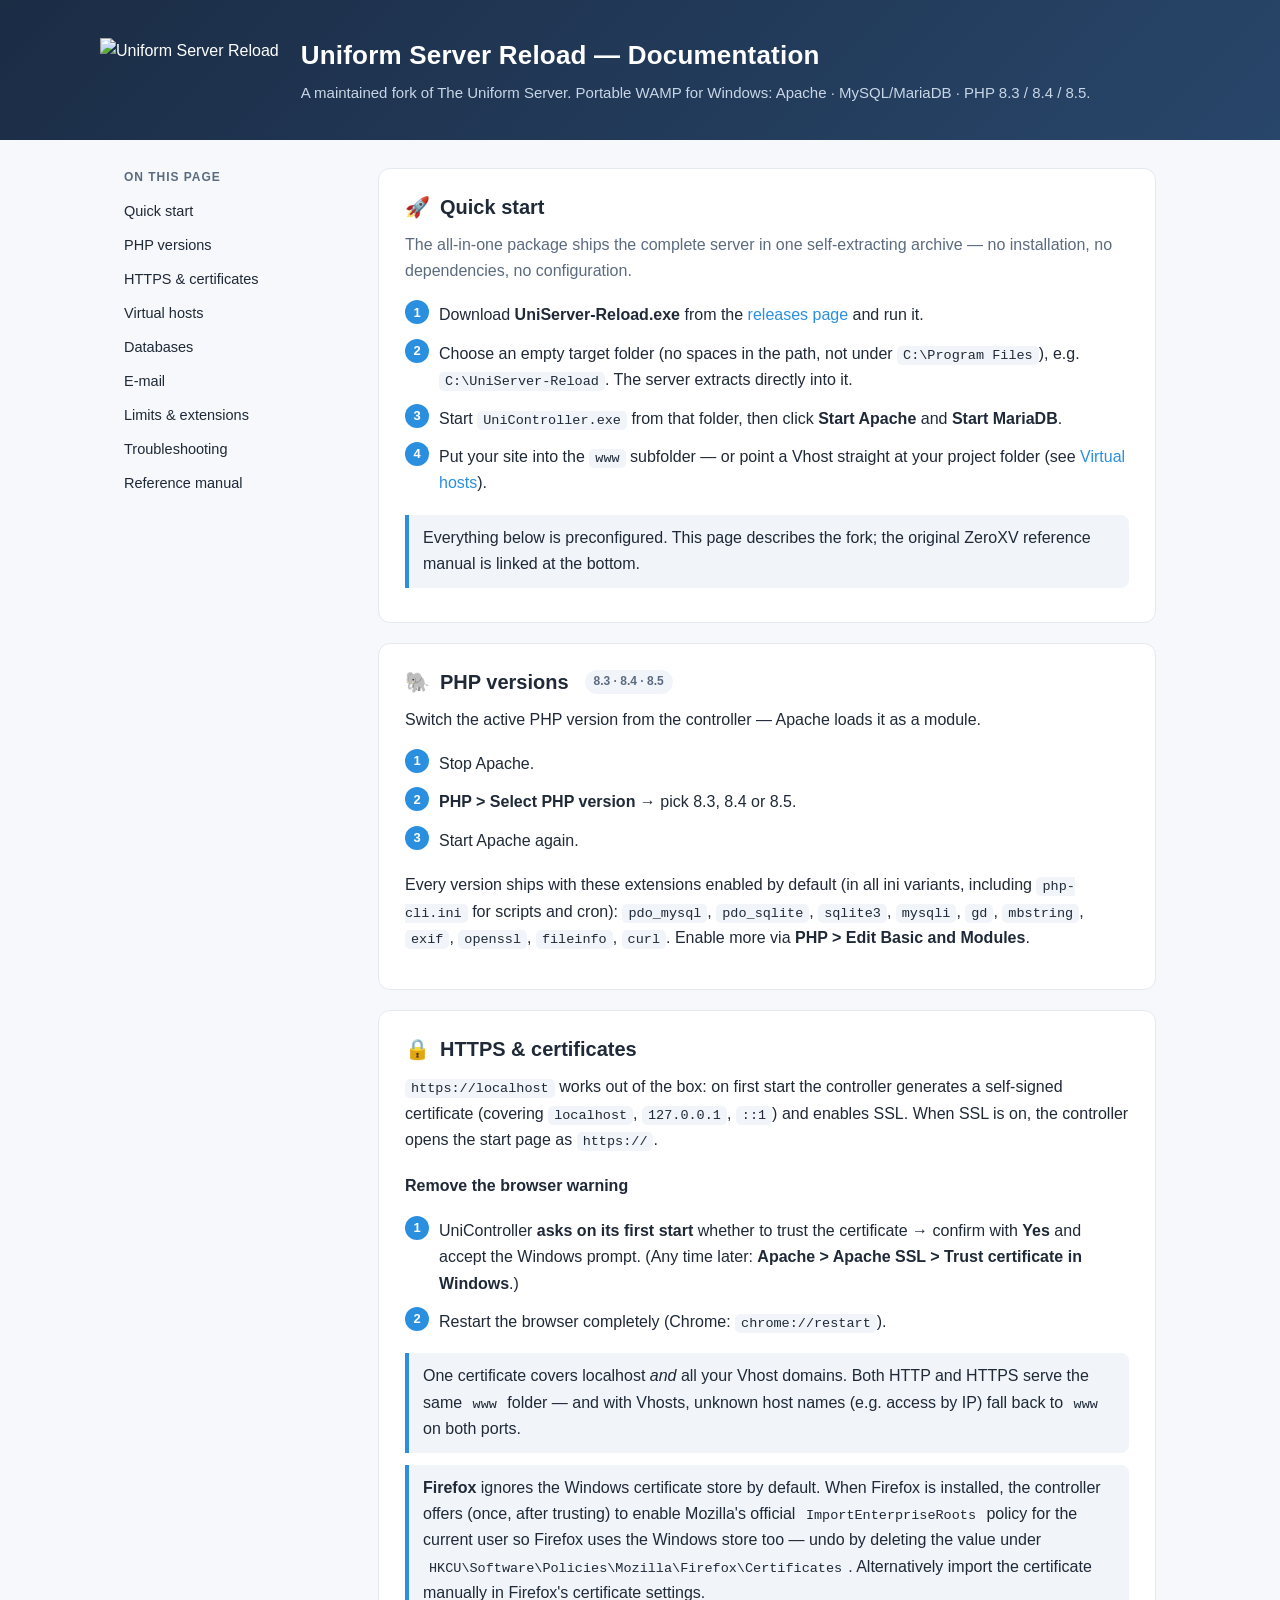
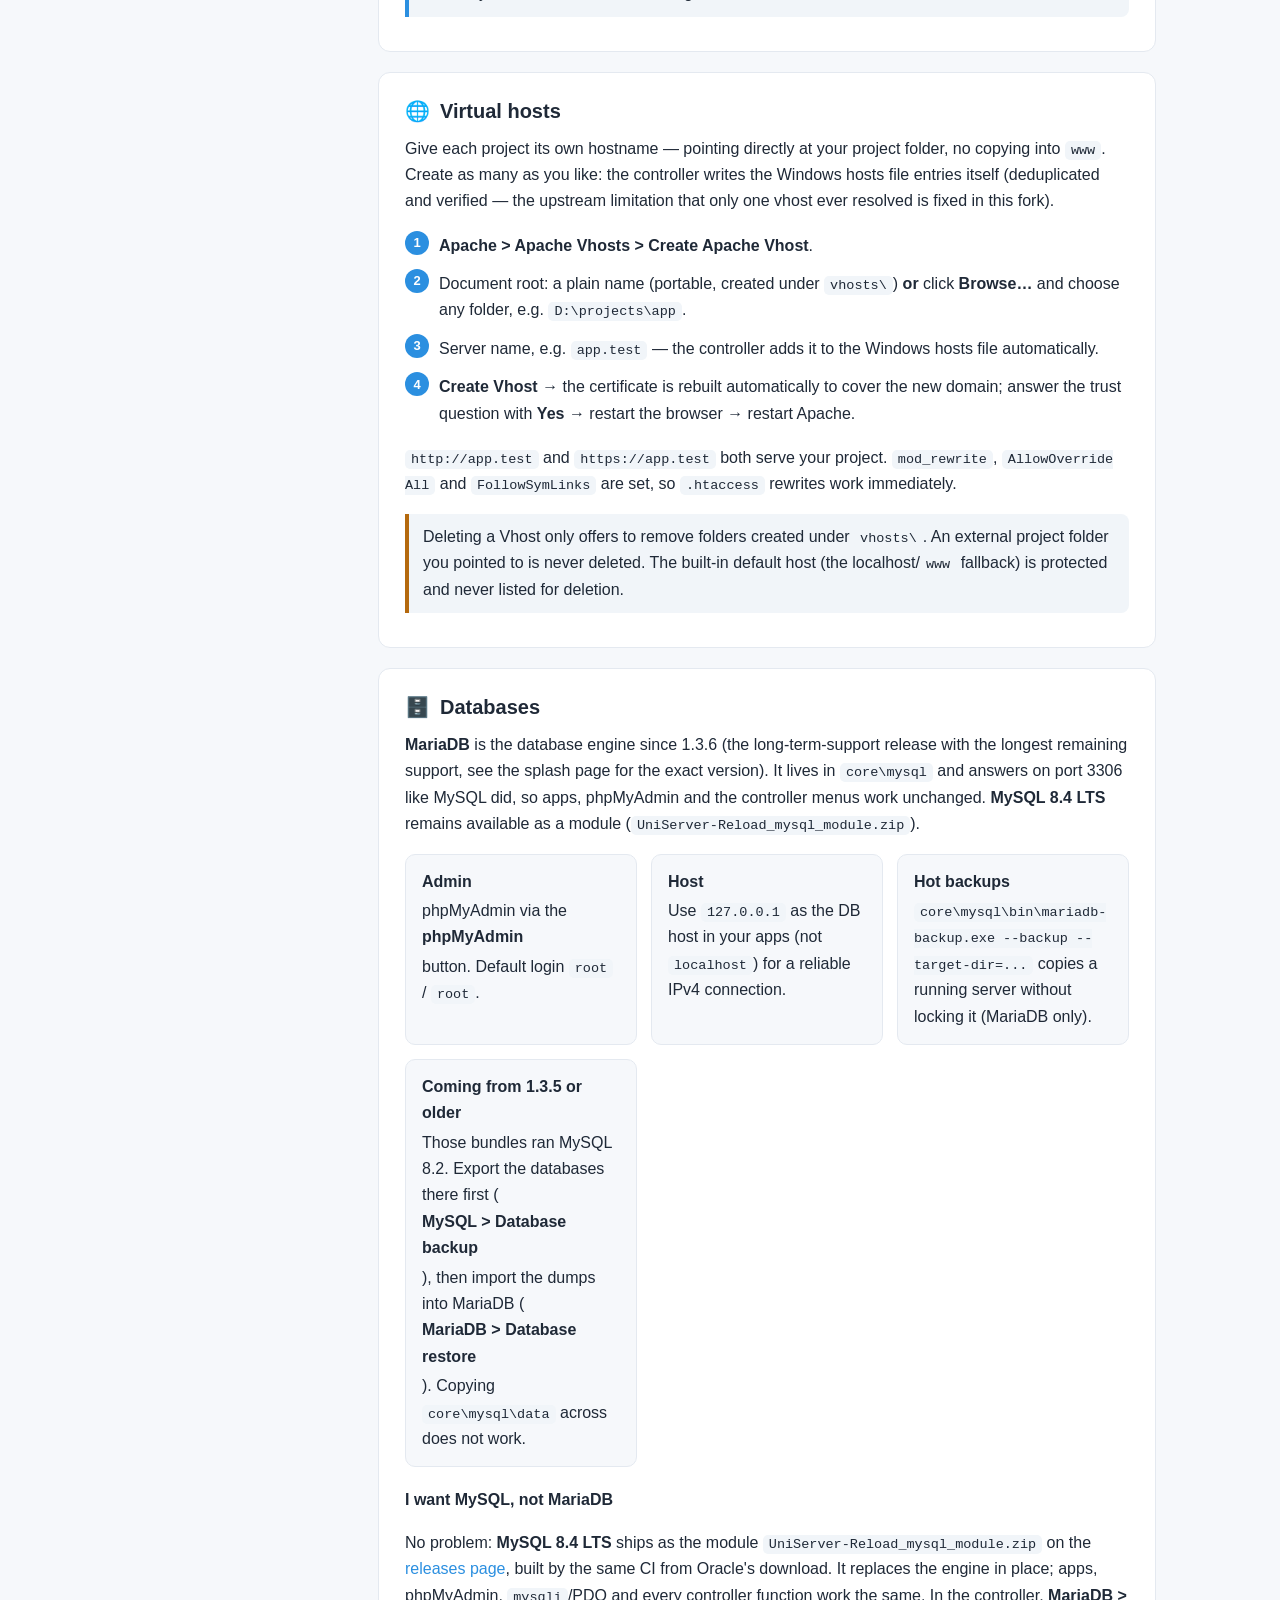
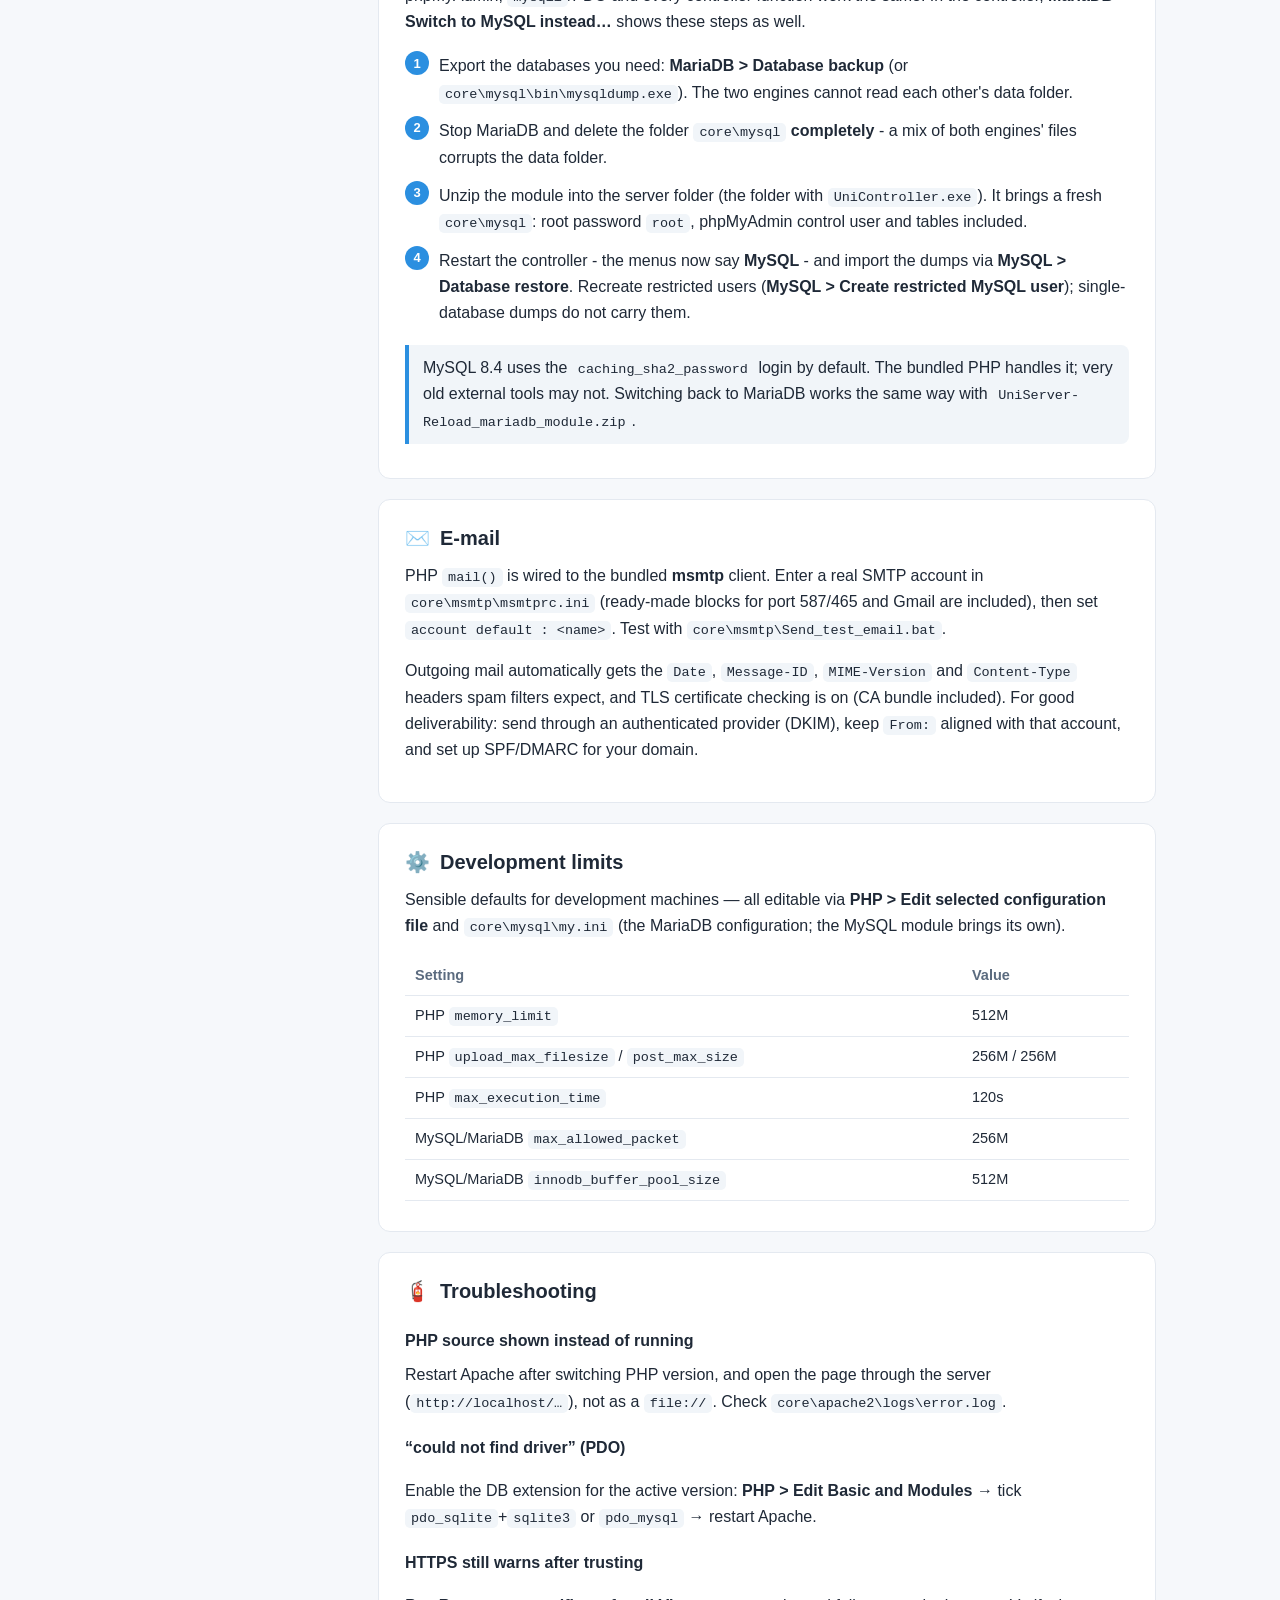
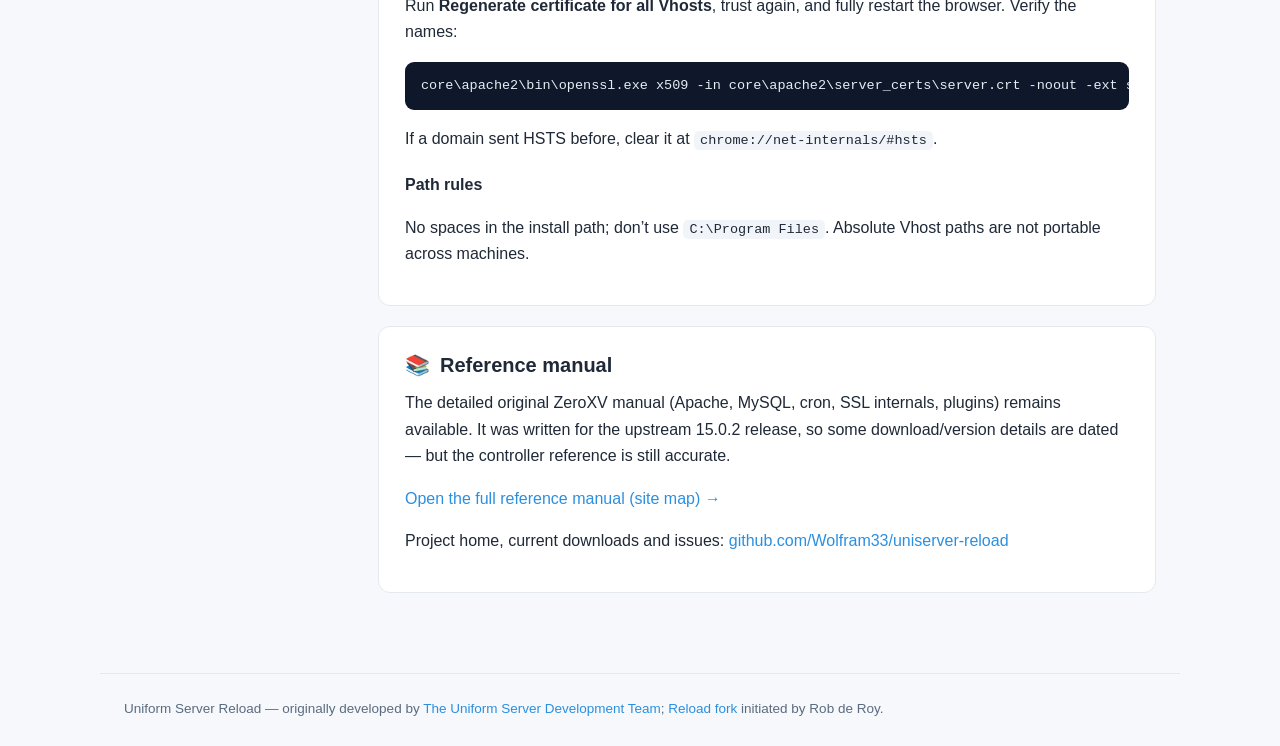
==== commit 445ccce8: "Tell users who want MySQL how to get it: menu entry, docs section, splash hint, release notes MySQL " ====
--- a/bundle/us_docs/index.html
+++ b/bundle/us_docs/index.html
@@ -152,9 +152,17 @@
         <div class="card"><b>Admin</b>phpMyAdmin via the <b>phpMyAdmin</b> button. Default login <code>root</code> / <code>root</code>.</div>
         <div class="card"><b>Host</b>Use <code>127.0.0.1</code> as the DB host in your apps (not <code>localhost</code>) for a reliable IPv4 connection.</div>
         <div class="card"><b>Hot backups</b><code>core\mysql\bin\mariadb-backup.exe --backup --target-dir=...</code> copies a running server without locking it (MariaDB only).</div>
-        <div class="card"><b>Switch engine</b>Stop the database, export your data (<b>MariaDB &gt; Database backup</b> or <code>mysqldump</code>), delete <code>core\mysql</code>, unzip the other engine's module into the server folder, import the dump (<b>… &gt; Database restore</b>). The two engines cannot read each other's data folders.</div>
         <div class="card"><b>Coming from 1.3.5 or older</b>Those bundles ran MySQL 8.2. Export the databases there first (<b>MySQL &gt; Database backup</b>), then import the dumps into MariaDB (<b>MariaDB &gt; Database restore</b>). Copying <code>core\mysql\data</code> across does not work.</div>
       </div>
+      <h3 id="mysql">I want MySQL, not MariaDB</h3>
+      <p>No problem: <b>MySQL 8.4 LTS</b> ships as the module <code>UniServer-Reload_mysql_module.zip</code> on the <a href="https://github.com/Wolfram33/uniserver-reload/releases/tag/latest">releases page</a>, built by the same CI from Oracle's download. It replaces the engine in place; apps, phpMyAdmin, <code>mysqli</code>/PDO and every controller function work the same. In the controller, <b>MariaDB &gt; Switch to MySQL instead…</b> shows these steps as well.</p>
+      <ol class="steps">
+        <li>Export the databases you need: <b>MariaDB &gt; Database backup</b> (or <code>core\mysql\bin\mysqldump.exe</code>). The two engines cannot read each other's data folder.</li>
+        <li>Stop MariaDB and delete the folder <code>core\mysql</code> <b>completely</b> - a mix of both engines' files corrupts the data folder.</li>
+        <li>Unzip the module into the server folder (the folder with <code>UniController.exe</code>). It brings a fresh <code>core\mysql</code>: root password <code>root</code>, phpMyAdmin control user and tables included.</li>
+        <li>Restart the controller - the menus now say <b>MySQL</b> - and import the dumps via <b>MySQL &gt; Database restore</b>. Recreate restricted users (<b>MySQL &gt; Create restricted MySQL user</b>); single-database dumps do not carry them.</li>
+      </ol>
+      <div class="note">MySQL 8.4 uses the <code>caching_sha2_password</code> login by default. The bundled PHP handles it; very old external tools may not. Switching back to MariaDB works the same way with <code>UniServer-Reload_mariadb_module.zip</code>.</div>
     </section>
 
     <section id="mail">
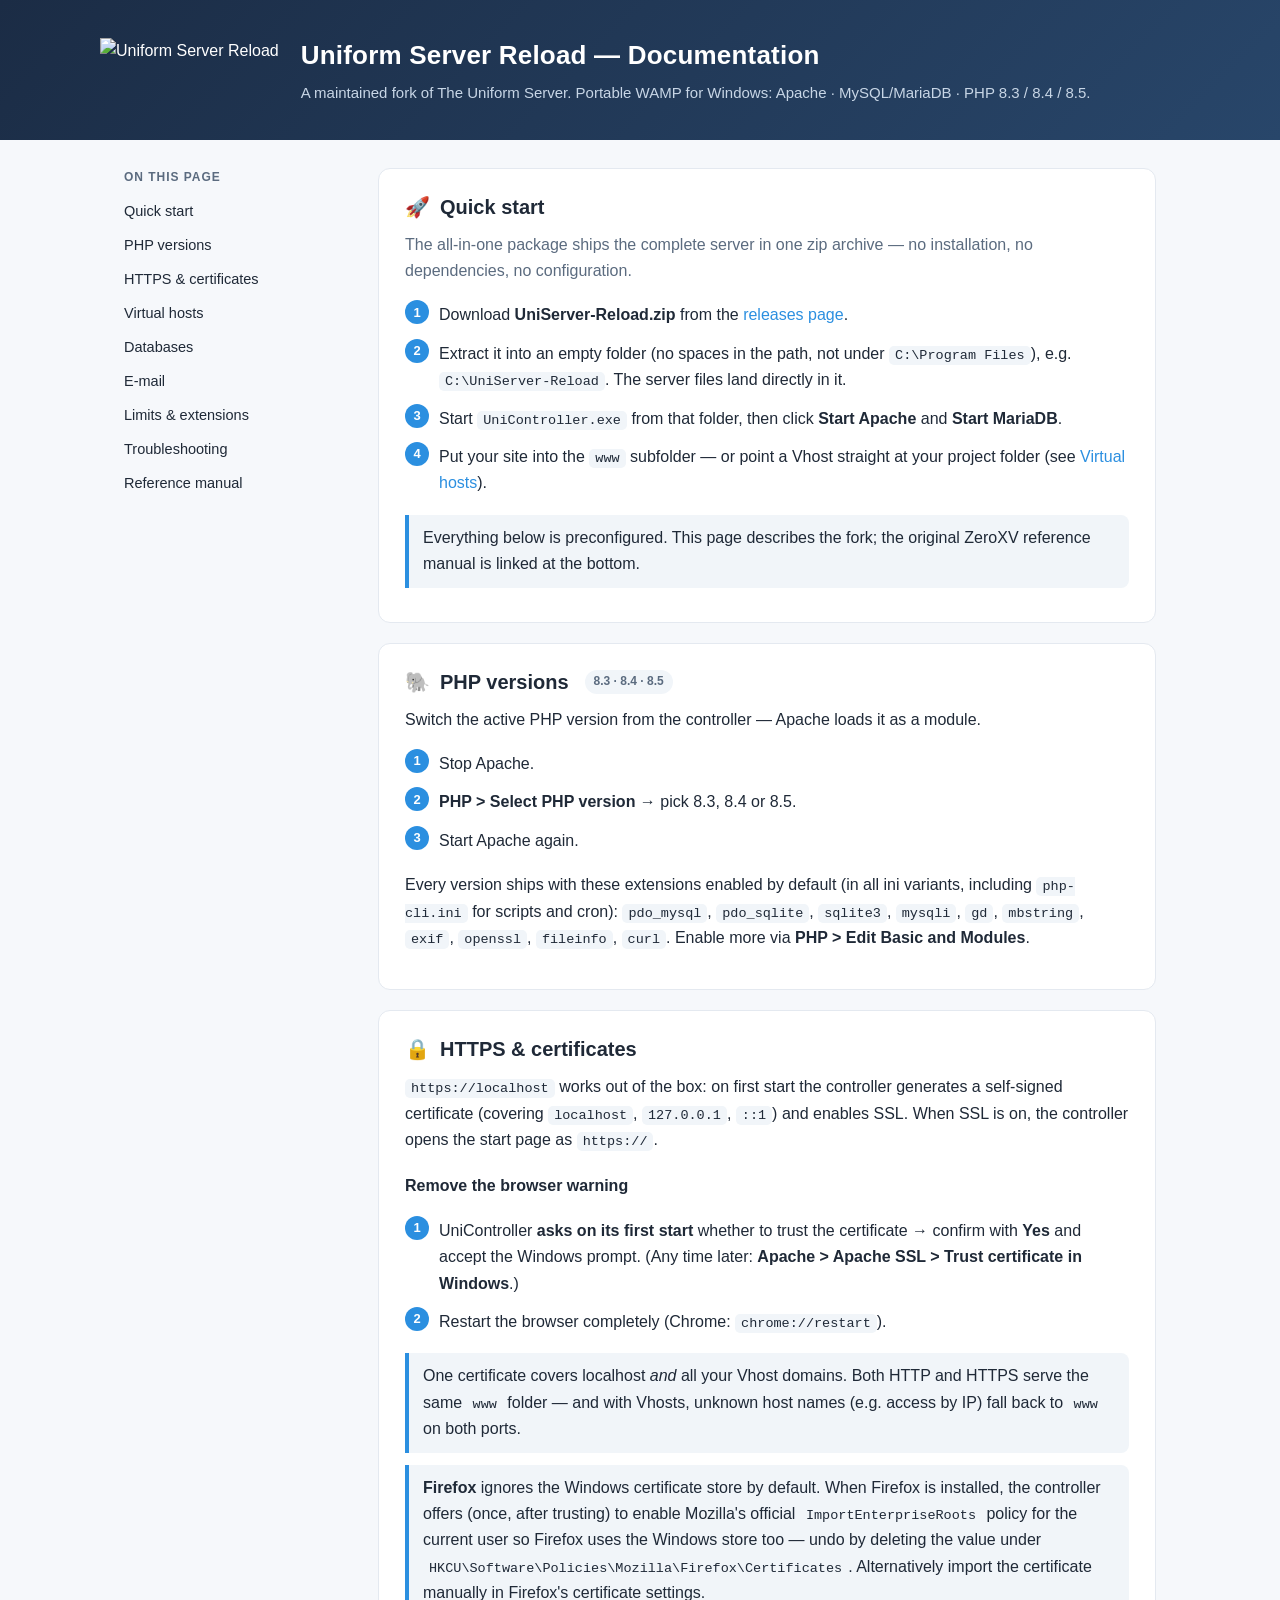
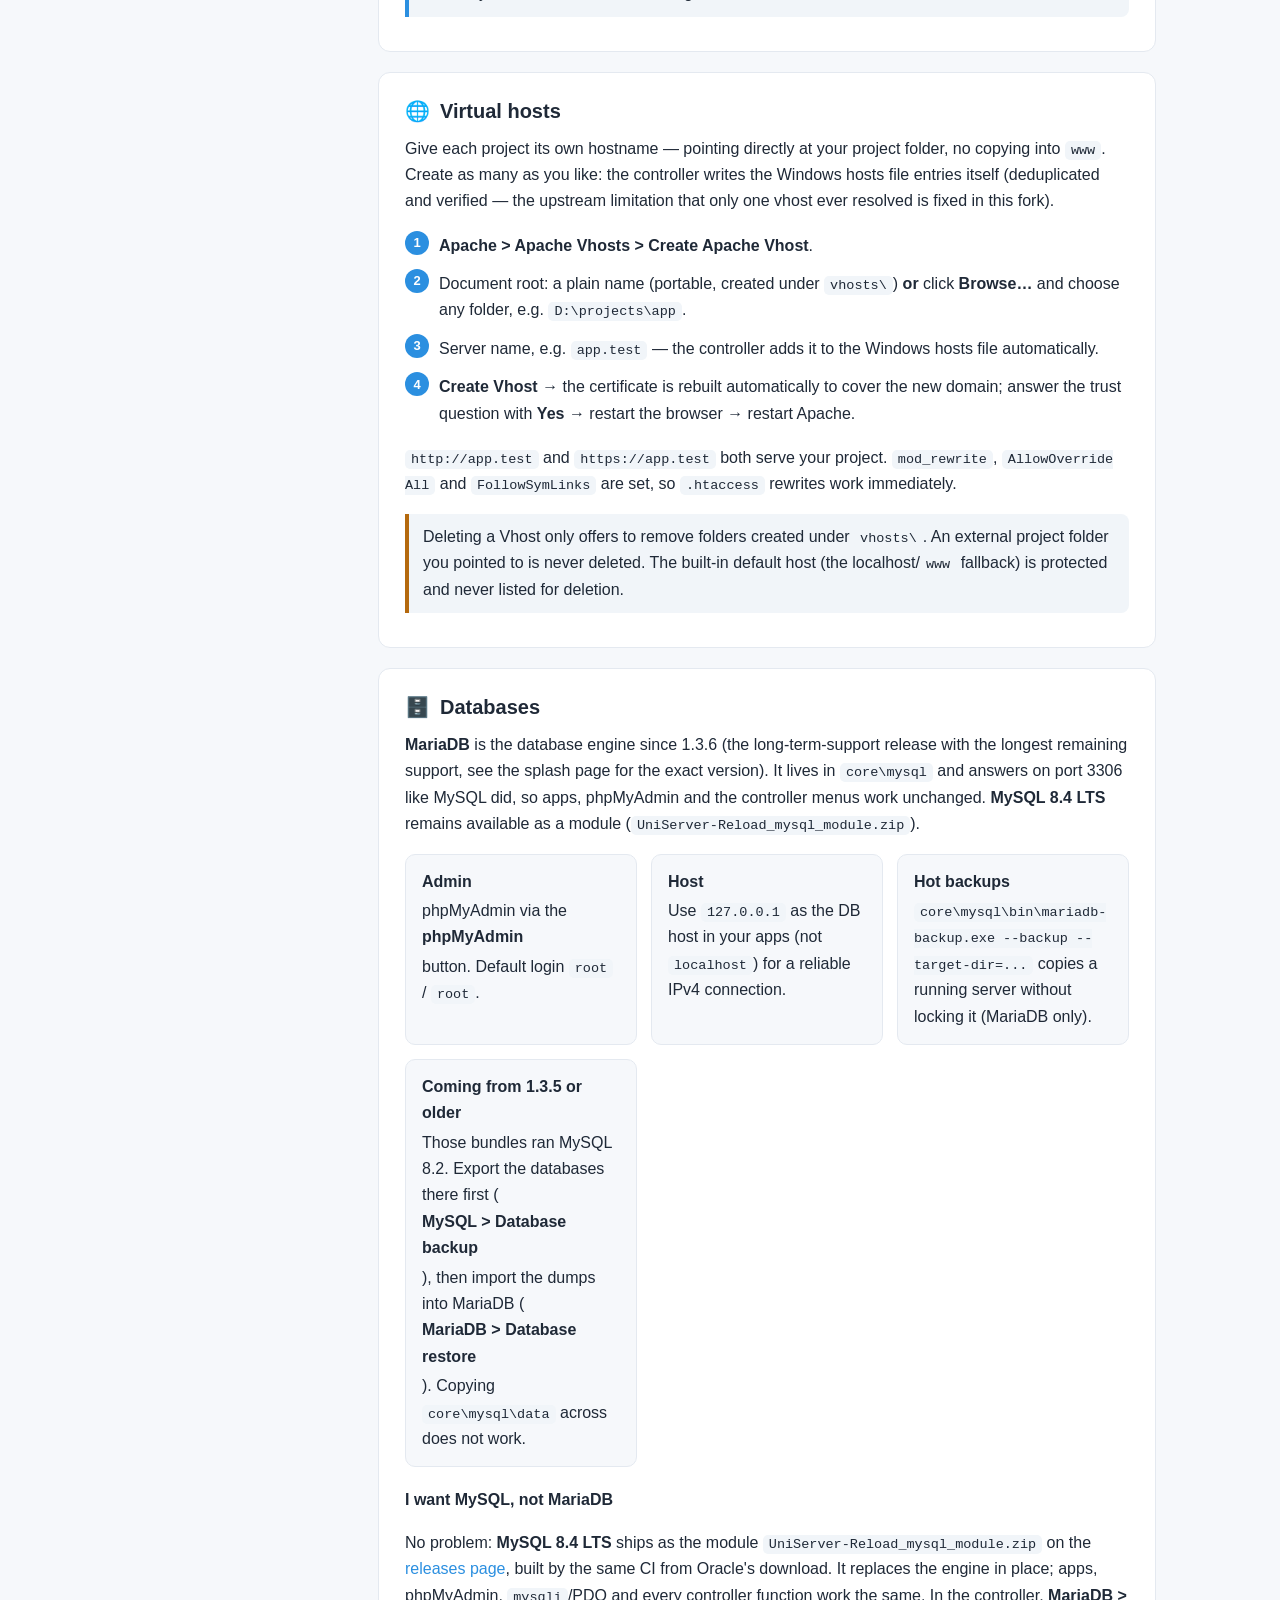
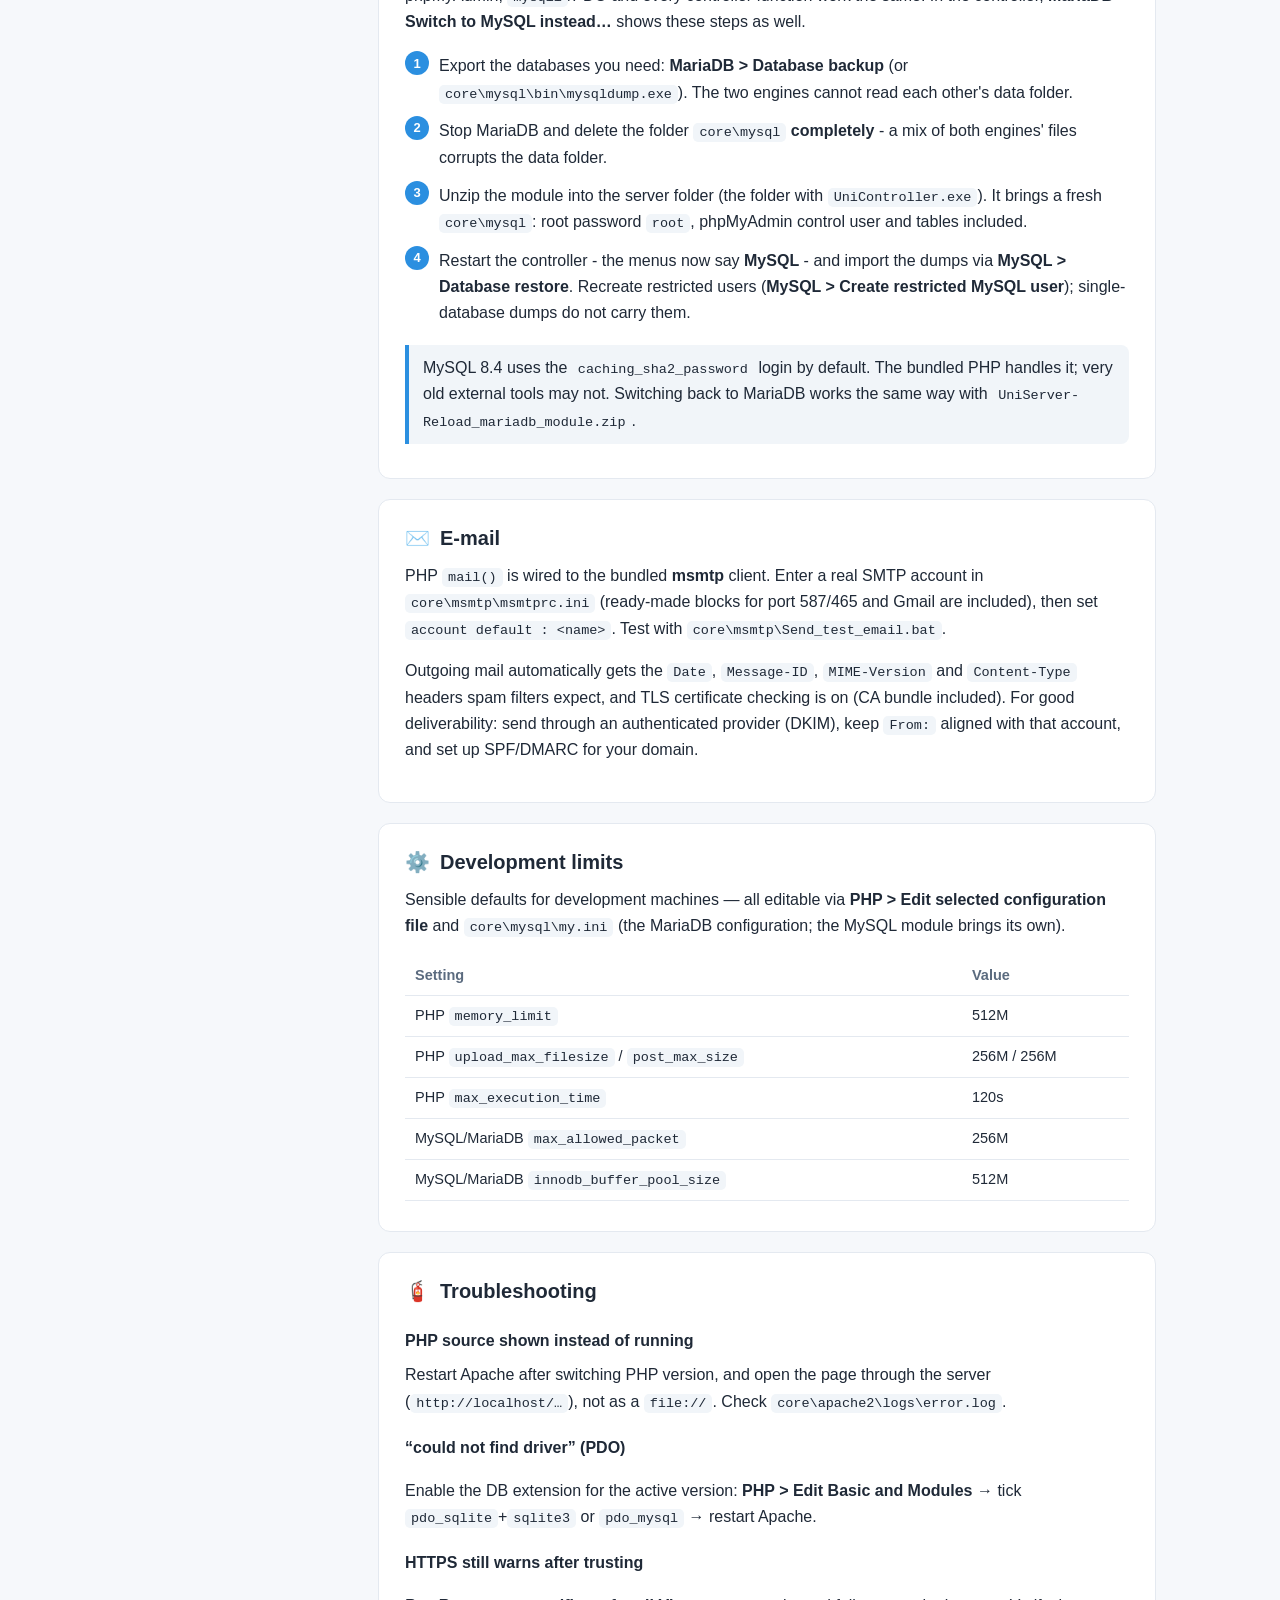
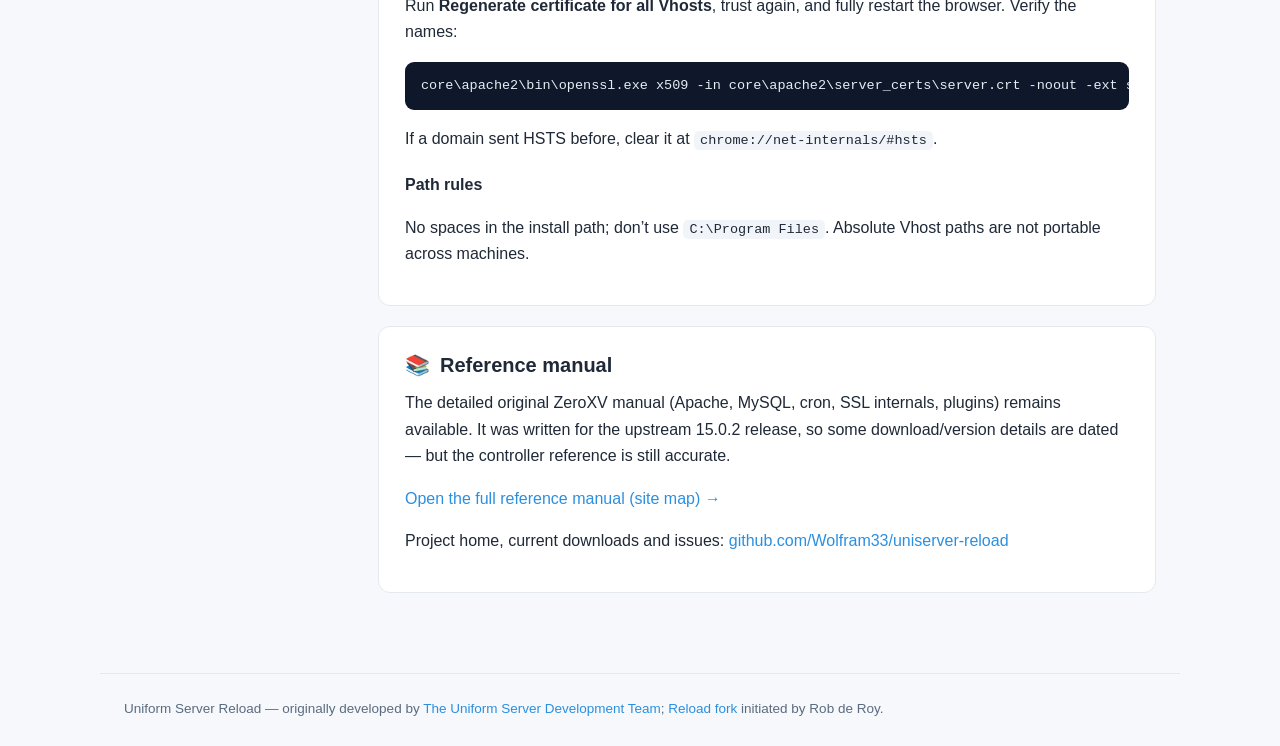
==== commit 499ff392: "Releases ship zip archives only, no bare exe downloads - version 1.3.9 The unsigned self-extracting " ====
--- a/bundle/us_docs/index.html
+++ b/bundle/us_docs/index.html
@@ -98,10 +98,10 @@
   <main>
     <section id="start">
       <h2><span class="ico">🚀</span> Quick start</h2>
-      <p class="lead">The all-in-one package ships the complete server in one self-extracting archive — no installation, no dependencies, no configuration.</p>
-      <ol class="steps">
-        <li>Download <b>UniServer-Reload.exe</b> from the <a href="https://github.com/Wolfram33/uniserver-reload/releases/tag/latest">releases page</a> and run it.</li>
-        <li>Choose an empty target folder (no spaces in the path, not under <code>C:\Program Files</code>), e.g. <code>C:\UniServer-Reload</code>. The server extracts directly into it.</li>
+      <p class="lead">The all-in-one package ships the complete server in one zip archive — no installation, no dependencies, no configuration.</p>
+      <ol class="steps">
+        <li>Download <b>UniServer-Reload.zip</b> from the <a href="https://github.com/Wolfram33/uniserver-reload/releases/tag/latest">releases page</a>.</li>
+        <li>Extract it into an empty folder (no spaces in the path, not under <code>C:\Program Files</code>), e.g. <code>C:\UniServer-Reload</code>. The server files land directly in it.</li>
         <li>Start <code>UniController.exe</code> from that folder, then click <b>Start Apache</b> and <b>Start MariaDB</b>.</li>
         <li>Put your site into the <code>www</code> subfolder — or point a Vhost straight at your project folder (see <a href="#vhosts">Virtual hosts</a>).</li>
       </ol>
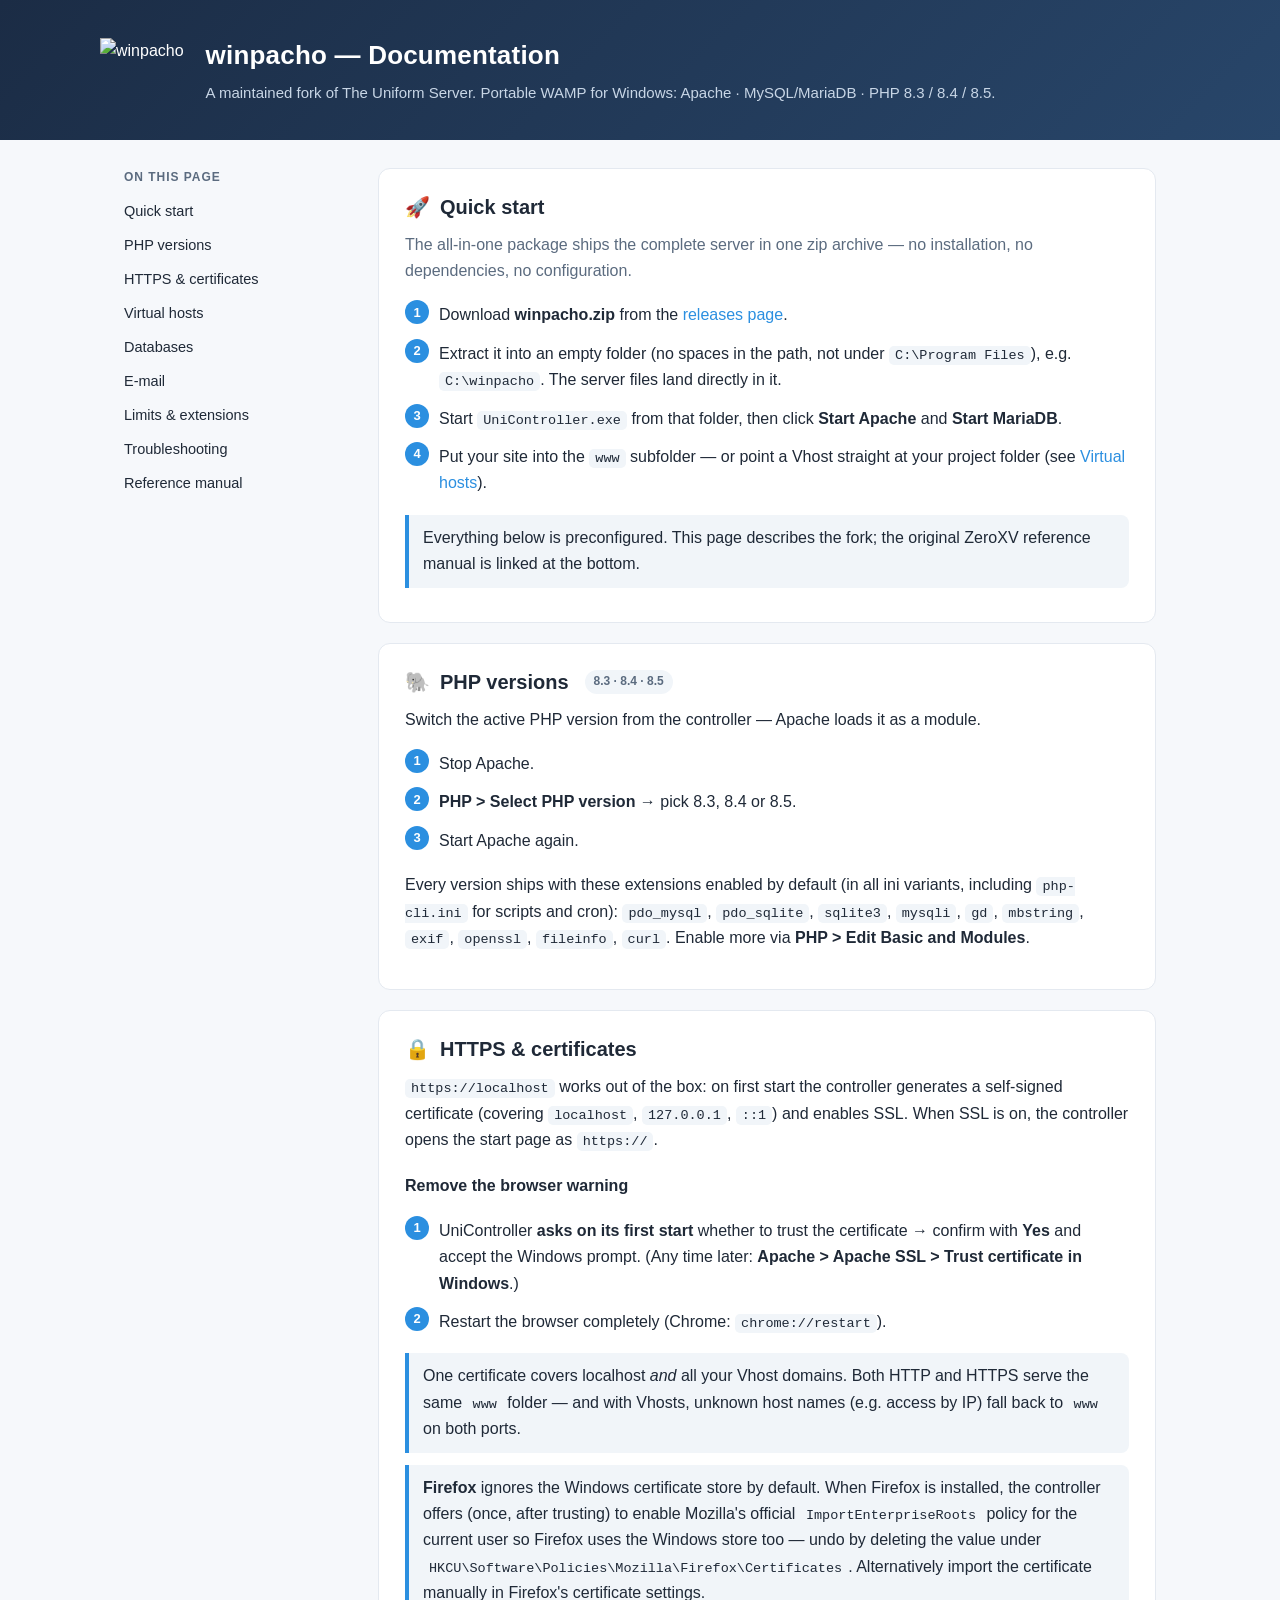
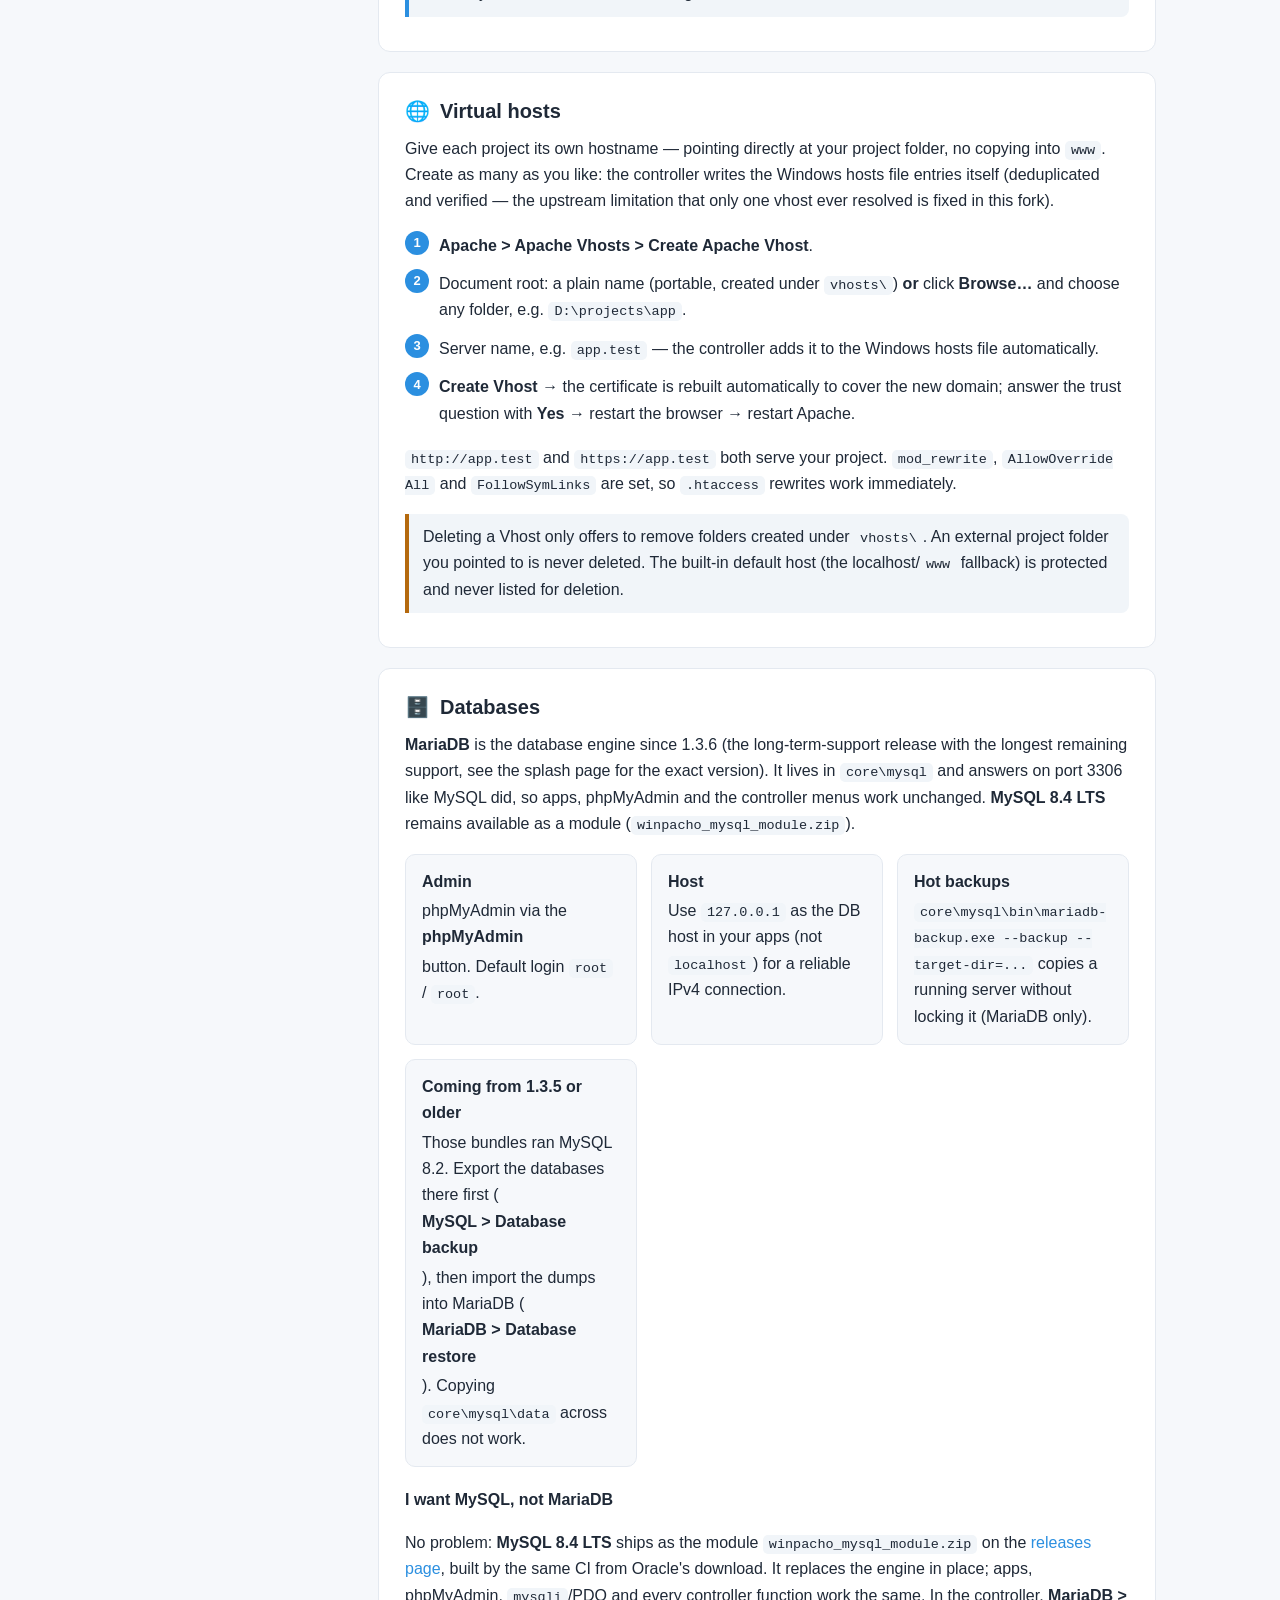
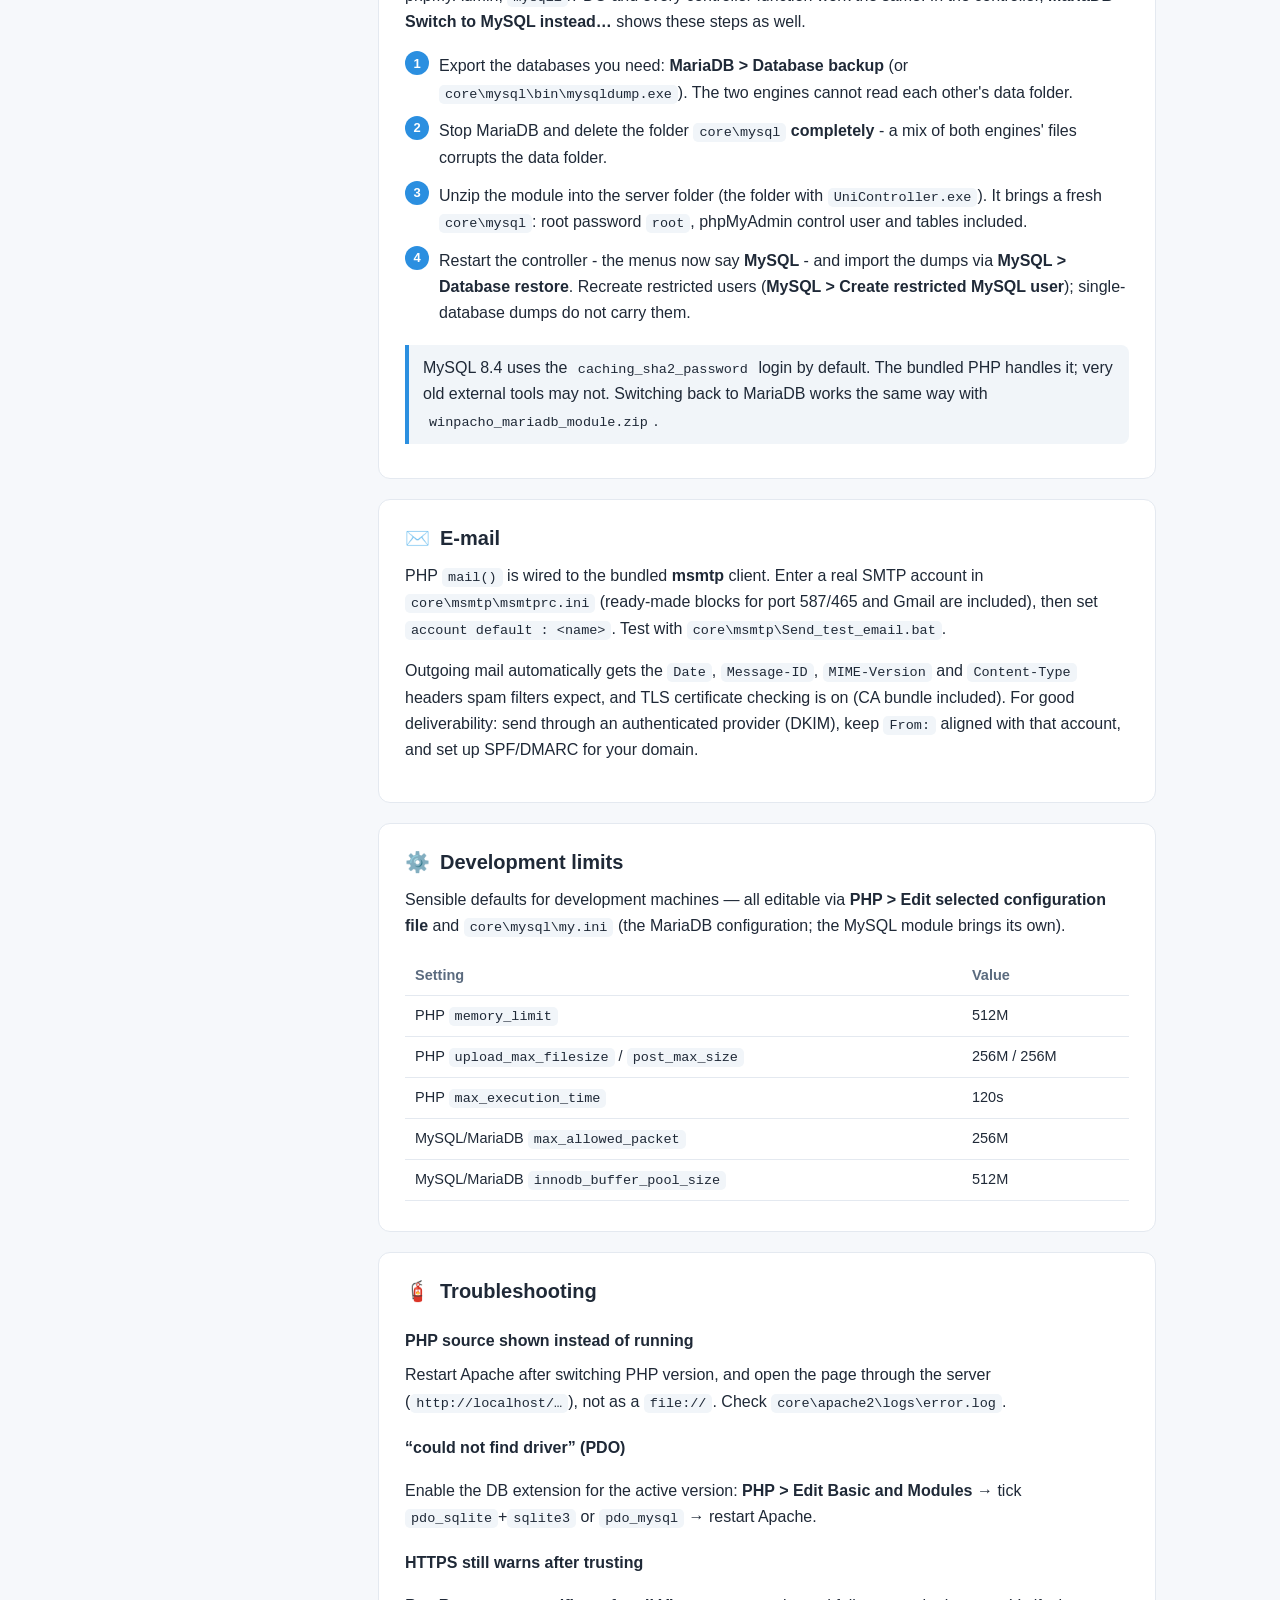
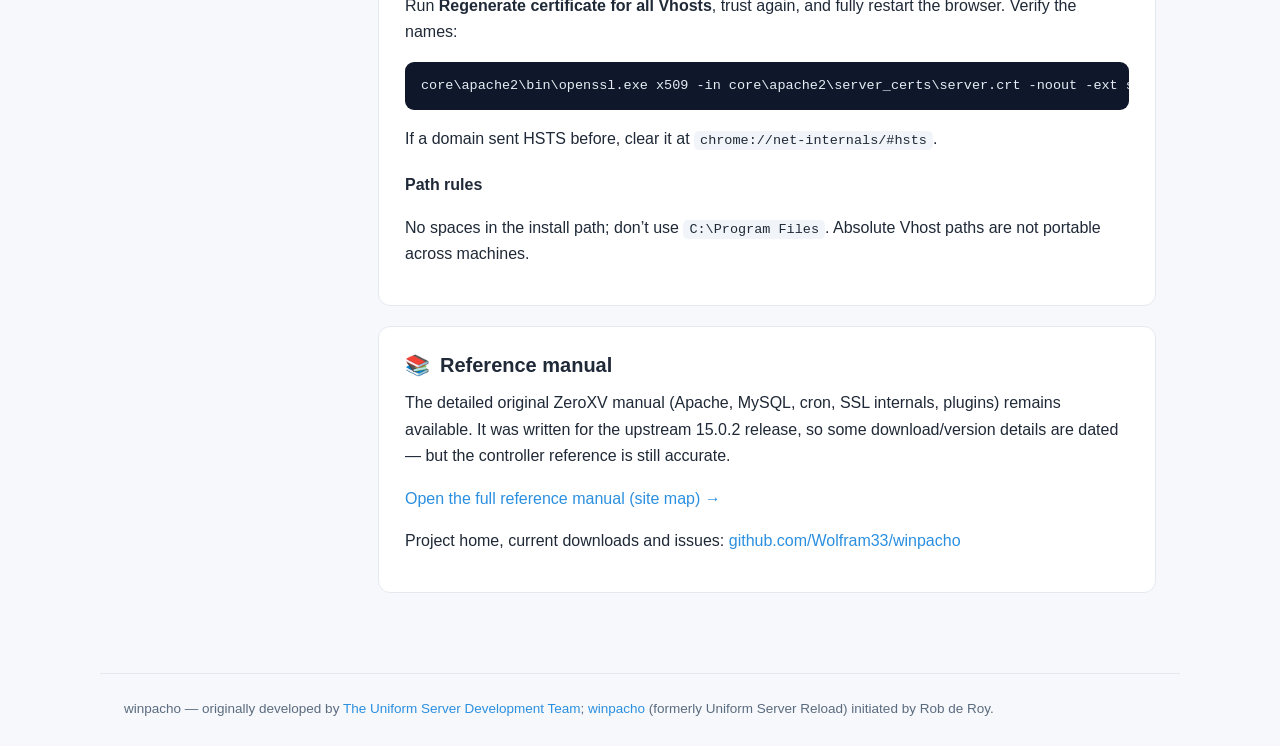
==== commit cfa6c454: "Rename Uniform Server Reload to winpacho - version 2.0.0 The project gets its own name so it is no l" ====
--- a/bundle/us_docs/index.html
+++ b/bundle/us_docs/index.html
@@ -3,7 +3,7 @@
 <head>
 <meta charset="utf-8">
 <meta name="viewport" content="width=device-width, initial-scale=1">
-<title>Uniform Server Reload — Documentation</title>
+<title>winpacho — Documentation</title>
 <style>
   :root{
     --navy:#1b2c45; --navy2:#28466a; --blue:#2b8fe0; --blue2:#50b9ff;
@@ -73,9 +73,9 @@
 
 <header class="hero">
   <div class="hero-inner">
-    <img src="common/images/us_zero_logo.png" alt="Uniform Server Reload">
+    <img src="common/images/us_zero_logo.png" alt="winpacho">
     <div>
-      <h1>Uniform Server Reload — Documentation</h1>
+      <h1>winpacho — Documentation</h1>
       <p>A maintained fork of The Uniform Server. Portable WAMP for Windows: Apache · MySQL/MariaDB · PHP 8.3 / 8.4 / 8.5.</p>
     </div>
   </div>
@@ -100,8 +100,8 @@
       <h2><span class="ico">🚀</span> Quick start</h2>
       <p class="lead">The all-in-one package ships the complete server in one zip archive — no installation, no dependencies, no configuration.</p>
       <ol class="steps">
-        <li>Download <b>UniServer-Reload.zip</b> from the <a href="https://github.com/Wolfram33/uniserver-reload/releases/tag/latest">releases page</a>.</li>
-        <li>Extract it into an empty folder (no spaces in the path, not under <code>C:\Program Files</code>), e.g. <code>C:\UniServer-Reload</code>. The server files land directly in it.</li>
+        <li>Download <b>winpacho.zip</b> from the <a href="https://github.com/Wolfram33/winpacho/releases/tag/latest">releases page</a>.</li>
+        <li>Extract it into an empty folder (no spaces in the path, not under <code>C:\Program Files</code>), e.g. <code>C:\winpacho</code>. The server files land directly in it.</li>
         <li>Start <code>UniController.exe</code> from that folder, then click <b>Start Apache</b> and <b>Start MariaDB</b>.</li>
         <li>Put your site into the <code>www</code> subfolder — or point a Vhost straight at your project folder (see <a href="#vhosts">Virtual hosts</a>).</li>
       </ol>
@@ -147,7 +147,7 @@
 
     <section id="db">
       <h2><span class="ico">🗄️</span> Databases</h2>
-      <p><b>MariaDB</b> is the database engine since 1.3.6 (the long-term-support release with the longest remaining support, see the splash page for the exact version). It lives in <code>core\mysql</code> and answers on port 3306 like MySQL did, so apps, phpMyAdmin and the controller menus work unchanged. <b>MySQL 8.4 LTS</b> remains available as a module (<code>UniServer-Reload_mysql_module.zip</code>).</p>
+      <p><b>MariaDB</b> is the database engine since 1.3.6 (the long-term-support release with the longest remaining support, see the splash page for the exact version). It lives in <code>core\mysql</code> and answers on port 3306 like MySQL did, so apps, phpMyAdmin and the controller menus work unchanged. <b>MySQL 8.4 LTS</b> remains available as a module (<code>winpacho_mysql_module.zip</code>).</p>
       <div class="grid">
         <div class="card"><b>Admin</b>phpMyAdmin via the <b>phpMyAdmin</b> button. Default login <code>root</code> / <code>root</code>.</div>
         <div class="card"><b>Host</b>Use <code>127.0.0.1</code> as the DB host in your apps (not <code>localhost</code>) for a reliable IPv4 connection.</div>
@@ -155,14 +155,14 @@
         <div class="card"><b>Coming from 1.3.5 or older</b>Those bundles ran MySQL 8.2. Export the databases there first (<b>MySQL &gt; Database backup</b>), then import the dumps into MariaDB (<b>MariaDB &gt; Database restore</b>). Copying <code>core\mysql\data</code> across does not work.</div>
       </div>
       <h3 id="mysql">I want MySQL, not MariaDB</h3>
-      <p>No problem: <b>MySQL 8.4 LTS</b> ships as the module <code>UniServer-Reload_mysql_module.zip</code> on the <a href="https://github.com/Wolfram33/uniserver-reload/releases/tag/latest">releases page</a>, built by the same CI from Oracle's download. It replaces the engine in place; apps, phpMyAdmin, <code>mysqli</code>/PDO and every controller function work the same. In the controller, <b>MariaDB &gt; Switch to MySQL instead…</b> shows these steps as well.</p>
+      <p>No problem: <b>MySQL 8.4 LTS</b> ships as the module <code>winpacho_mysql_module.zip</code> on the <a href="https://github.com/Wolfram33/winpacho/releases/tag/latest">releases page</a>, built by the same CI from Oracle's download. It replaces the engine in place; apps, phpMyAdmin, <code>mysqli</code>/PDO and every controller function work the same. In the controller, <b>MariaDB &gt; Switch to MySQL instead…</b> shows these steps as well.</p>
       <ol class="steps">
         <li>Export the databases you need: <b>MariaDB &gt; Database backup</b> (or <code>core\mysql\bin\mysqldump.exe</code>). The two engines cannot read each other's data folder.</li>
         <li>Stop MariaDB and delete the folder <code>core\mysql</code> <b>completely</b> - a mix of both engines' files corrupts the data folder.</li>
         <li>Unzip the module into the server folder (the folder with <code>UniController.exe</code>). It brings a fresh <code>core\mysql</code>: root password <code>root</code>, phpMyAdmin control user and tables included.</li>
         <li>Restart the controller - the menus now say <b>MySQL</b> - and import the dumps via <b>MySQL &gt; Database restore</b>. Recreate restricted users (<b>MySQL &gt; Create restricted MySQL user</b>); single-database dumps do not carry them.</li>
       </ol>
-      <div class="note">MySQL 8.4 uses the <code>caching_sha2_password</code> login by default. The bundled PHP handles it; very old external tools may not. Switching back to MariaDB works the same way with <code>UniServer-Reload_mariadb_module.zip</code>.</div>
+      <div class="note">MySQL 8.4 uses the <code>caching_sha2_password</code> login by default. The bundled PHP handles it; very old external tools may not. Switching back to MariaDB works the same way with <code>winpacho_mariadb_module.zip</code>.</div>
     </section>
 
     <section id="mail">
@@ -203,15 +203,15 @@
       <p>The detailed original ZeroXV manual (Apache, MySQL, cron, SSL internals, plugins) remains available. It was written for the upstream 15.0.2 release, so some download/version details are dated — but the controller reference is still accurate.</p>
       <p><a href="index_main.html">Open the full reference manual (site map) →</a></p>
       <p>Project home, current downloads and issues:
-      <a href="https://github.com/Wolfram33/uniserver-reload">github.com/Wolfram33/uniserver-reload</a></p>
+      <a href="https://github.com/Wolfram33/winpacho">github.com/Wolfram33/winpacho</a></p>
     </section>
   </main>
 </div>
 
 <footer>
-  Uniform Server Reload — originally developed by
+  winpacho — originally developed by
   <a href="https://www.uniformserver.com/">The Uniform Server Development Team</a>;
-  <a href="https://github.com/Wolfram33/uniserver-reload">Reload fork</a> initiated by Rob de Roy.
+  <a href="https://github.com/Wolfram33/winpacho">winpacho</a> (formerly Uniform Server Reload) initiated by Rob de Roy.
 </footer>
 
 </body>
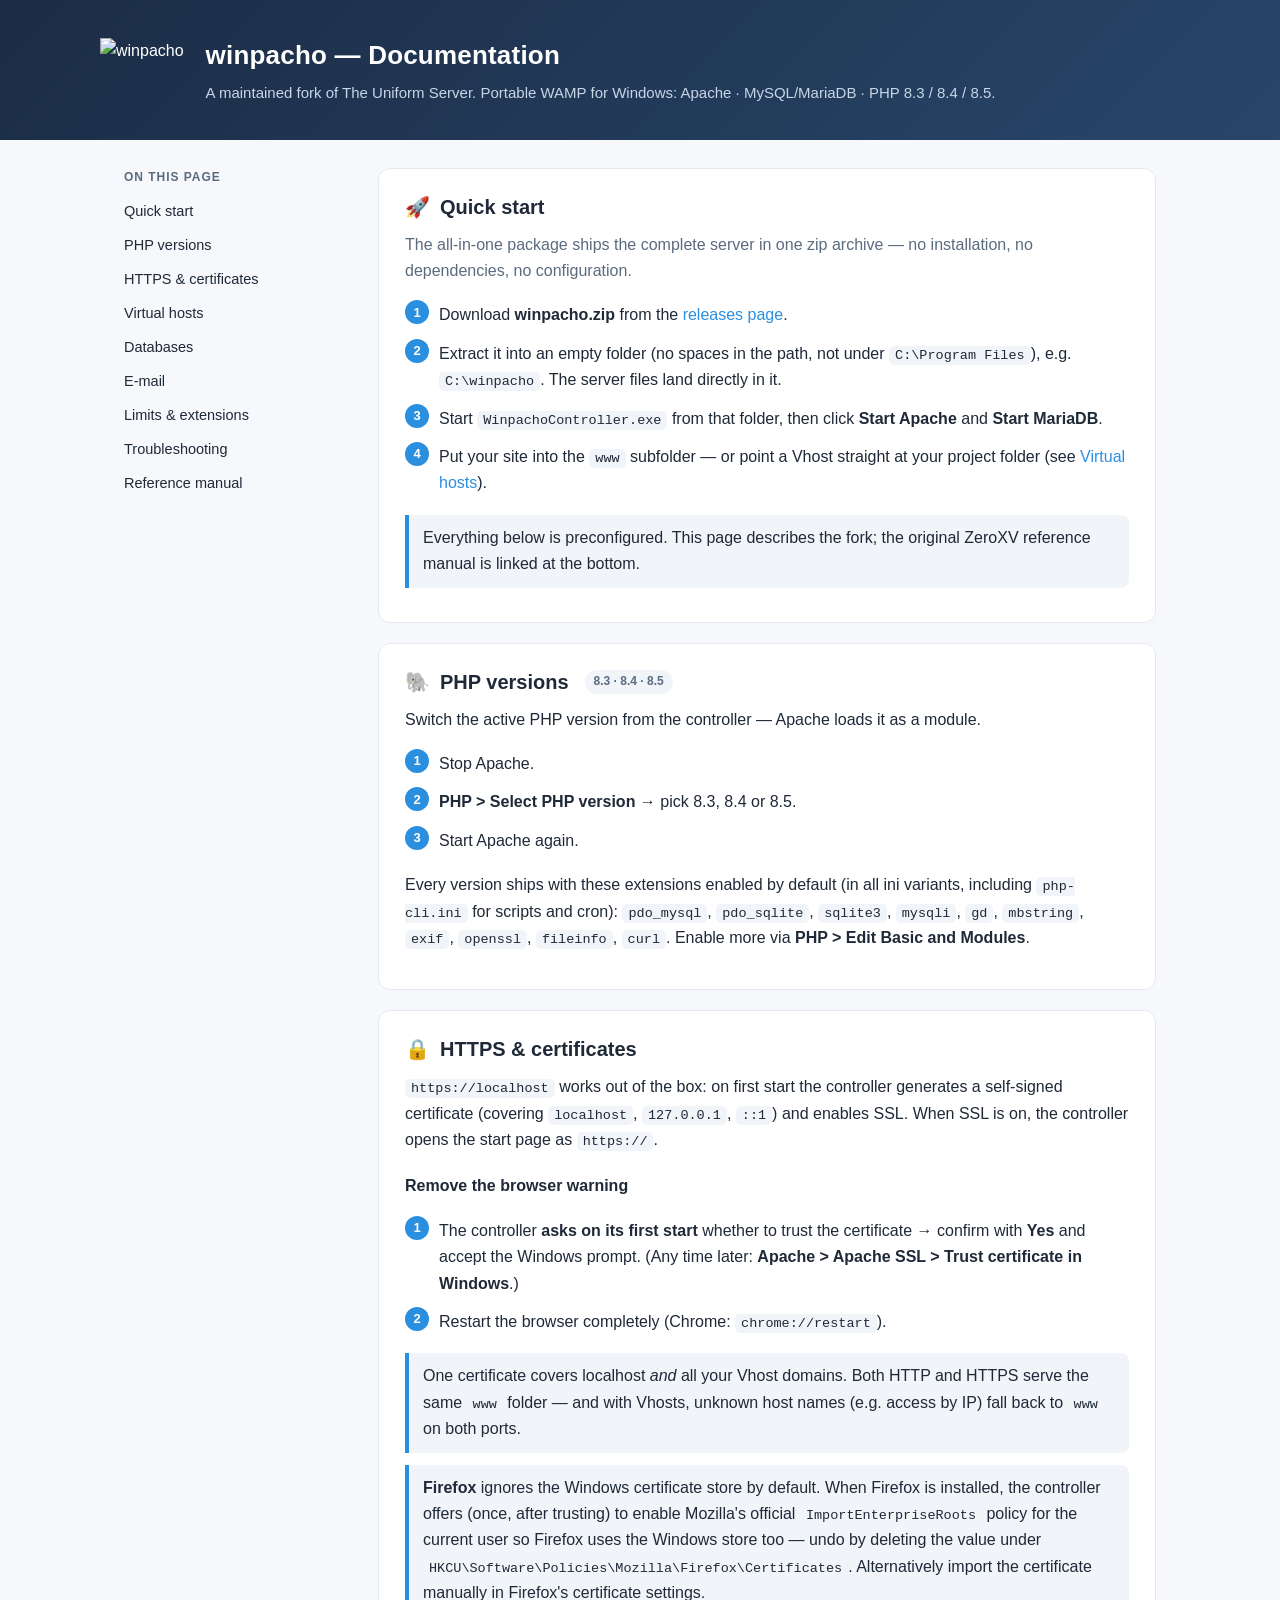
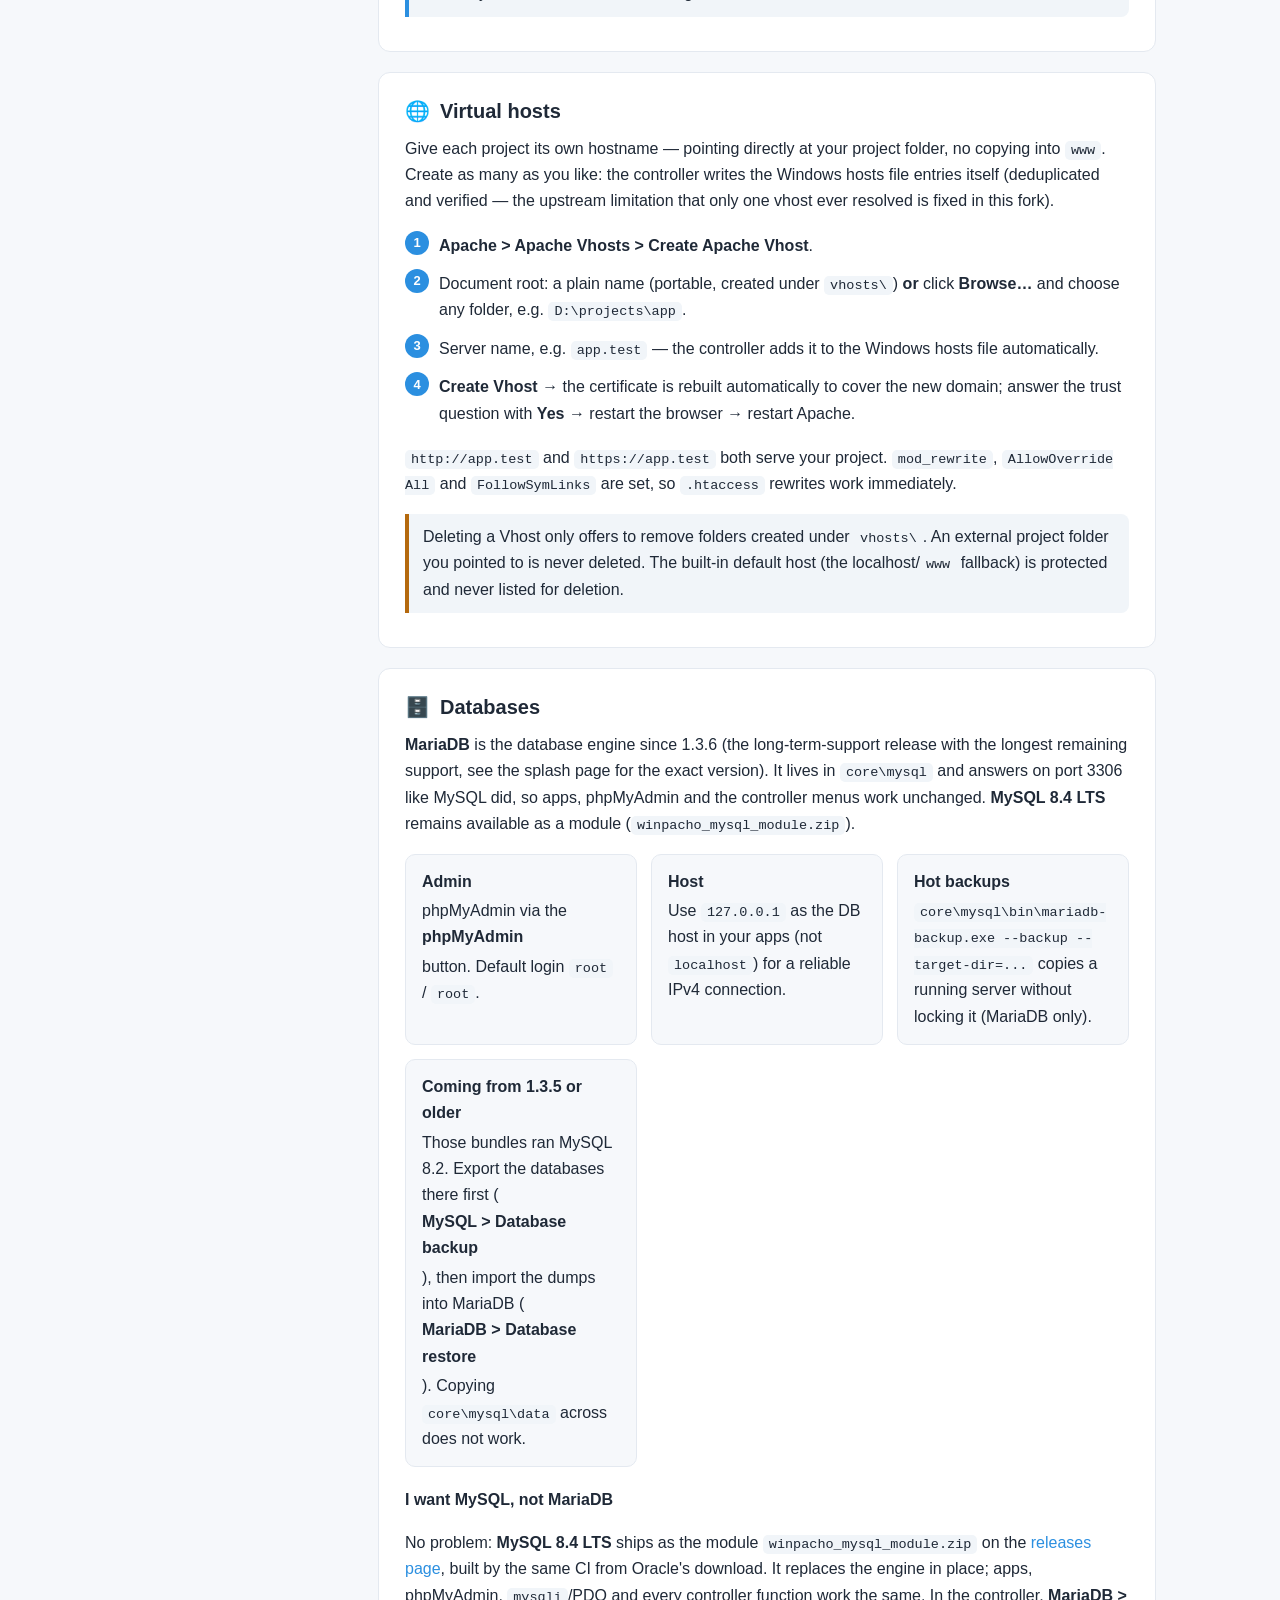
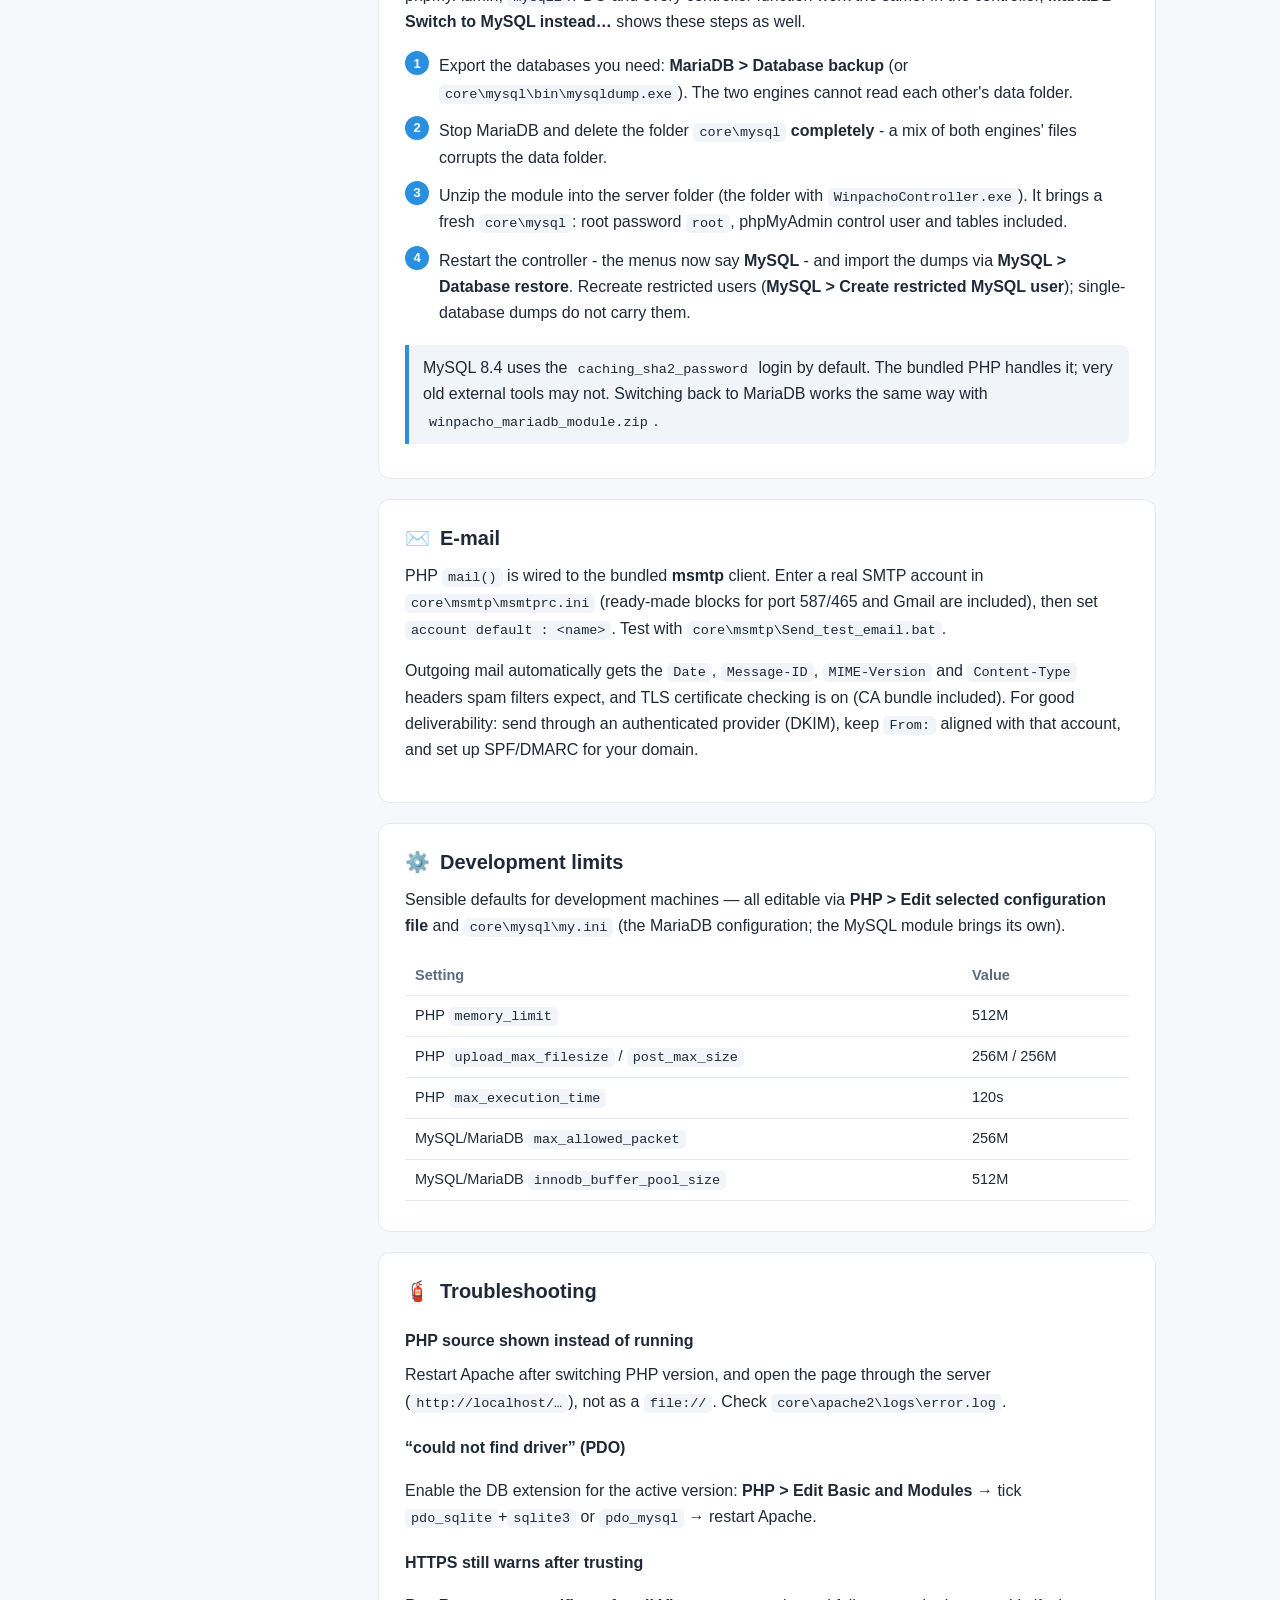
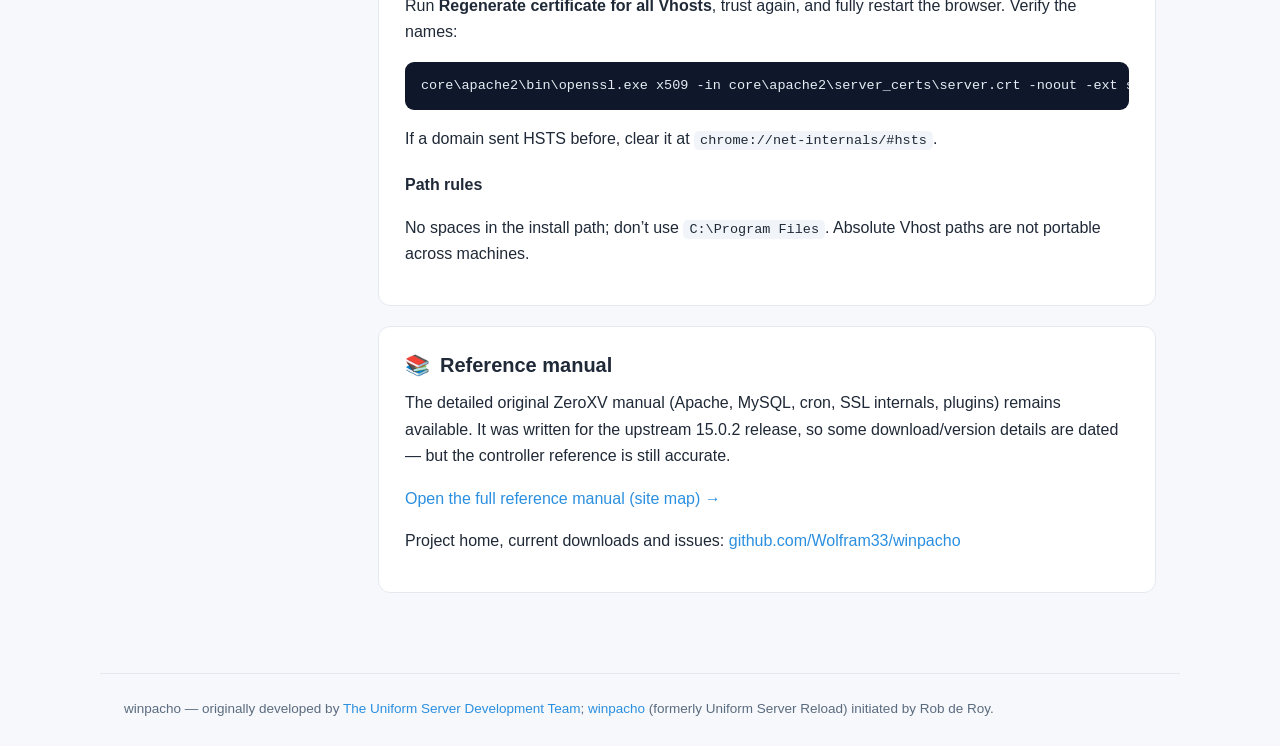
==== commit 020508ea: "Brand the programs as WinpachoController and WinpachoService - version 2.1.0 Source folders UniContr" ====
--- a/bundle/us_docs/index.html
+++ b/bundle/us_docs/index.html
@@ -102,7 +102,7 @@
       <ol class="steps">
         <li>Download <b>winpacho.zip</b> from the <a href="https://github.com/Wolfram33/winpacho/releases/tag/latest">releases page</a>.</li>
         <li>Extract it into an empty folder (no spaces in the path, not under <code>C:\Program Files</code>), e.g. <code>C:\winpacho</code>. The server files land directly in it.</li>
-        <li>Start <code>UniController.exe</code> from that folder, then click <b>Start Apache</b> and <b>Start MariaDB</b>.</li>
+        <li>Start <code>WinpachoController.exe</code> from that folder, then click <b>Start Apache</b> and <b>Start MariaDB</b>.</li>
         <li>Put your site into the <code>www</code> subfolder — or point a Vhost straight at your project folder (see <a href="#vhosts">Virtual hosts</a>).</li>
       </ol>
       <div class="note">Everything below is preconfigured. This page describes the fork; the original ZeroXV reference manual is linked at the bottom.</div>
@@ -125,7 +125,7 @@
       <p><code>https://localhost</code> works out of the box: on first start the controller generates a self-signed certificate (covering <code>localhost</code>, <code>127.0.0.1</code>, <code>::1</code>) and enables SSL. When SSL is on, the controller opens the start page as <code>https://</code>.</p>
       <h3>Remove the browser warning</h3>
       <ol class="steps">
-        <li>UniController <b>asks on its first start</b> whether to trust the certificate → confirm with <b>Yes</b> and accept the Windows prompt. (Any time later: <b>Apache &gt; Apache SSL &gt; Trust certificate in Windows</b>.)</li>
+        <li>The controller <b>asks on its first start</b> whether to trust the certificate → confirm with <b>Yes</b> and accept the Windows prompt. (Any time later: <b>Apache &gt; Apache SSL &gt; Trust certificate in Windows</b>.)</li>
         <li>Restart the browser completely (Chrome: <code>chrome://restart</code>).</li>
       </ol>
       <div class="note">One certificate covers localhost <i>and</i> all your Vhost domains. Both HTTP and HTTPS serve the same <code>www</code> folder — and with Vhosts, unknown host names (e.g. access by IP) fall back to <code>www</code> on both ports.</div>
@@ -159,7 +159,7 @@
       <ol class="steps">
         <li>Export the databases you need: <b>MariaDB &gt; Database backup</b> (or <code>core\mysql\bin\mysqldump.exe</code>). The two engines cannot read each other's data folder.</li>
         <li>Stop MariaDB and delete the folder <code>core\mysql</code> <b>completely</b> - a mix of both engines' files corrupts the data folder.</li>
-        <li>Unzip the module into the server folder (the folder with <code>UniController.exe</code>). It brings a fresh <code>core\mysql</code>: root password <code>root</code>, phpMyAdmin control user and tables included.</li>
+        <li>Unzip the module into the server folder (the folder with <code>WinpachoController.exe</code>). It brings a fresh <code>core\mysql</code>: root password <code>root</code>, phpMyAdmin control user and tables included.</li>
         <li>Restart the controller - the menus now say <b>MySQL</b> - and import the dumps via <b>MySQL &gt; Database restore</b>. Recreate restricted users (<b>MySQL &gt; Create restricted MySQL user</b>); single-database dumps do not carry them.</li>
       </ol>
       <div class="note">MySQL 8.4 uses the <code>caching_sha2_password</code> login by default. The bundled PHP handles it; very old external tools may not. Switching back to MariaDB works the same way with <code>winpacho_mariadb_module.zip</code>.</div>
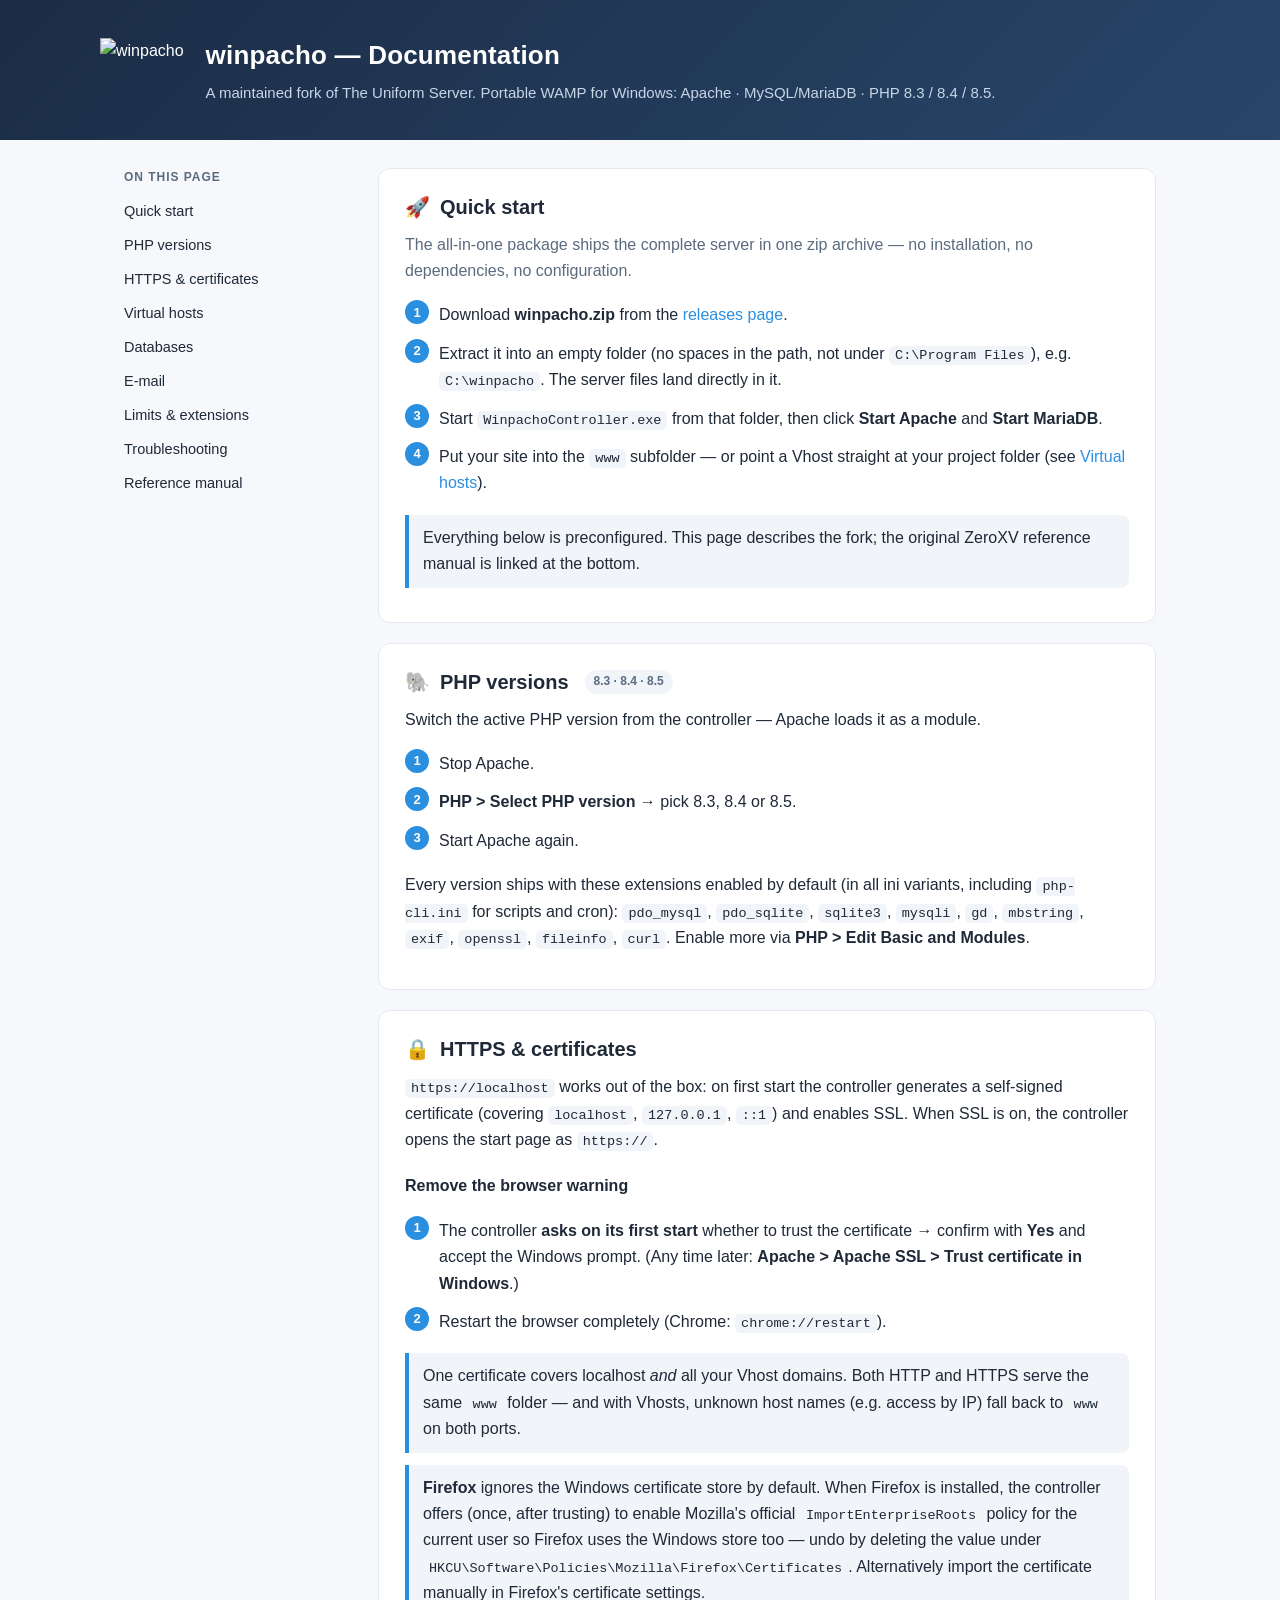
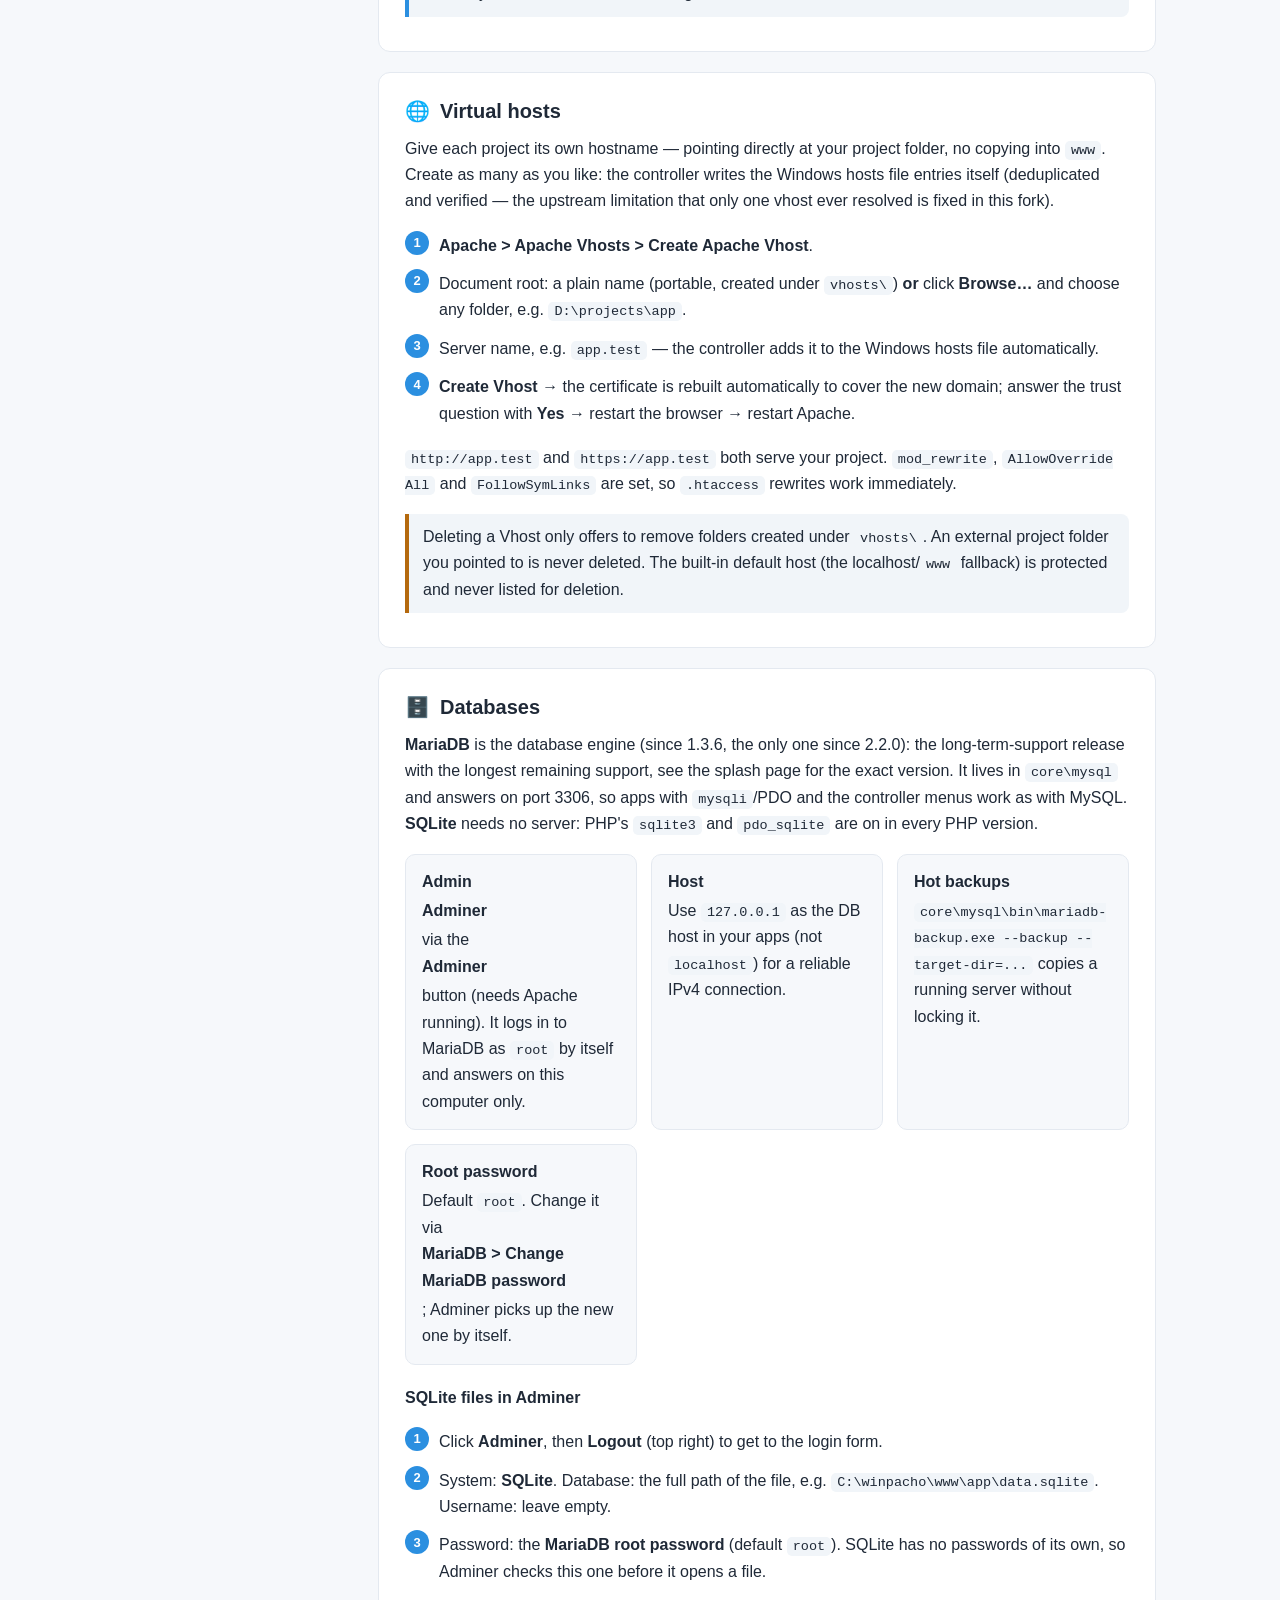
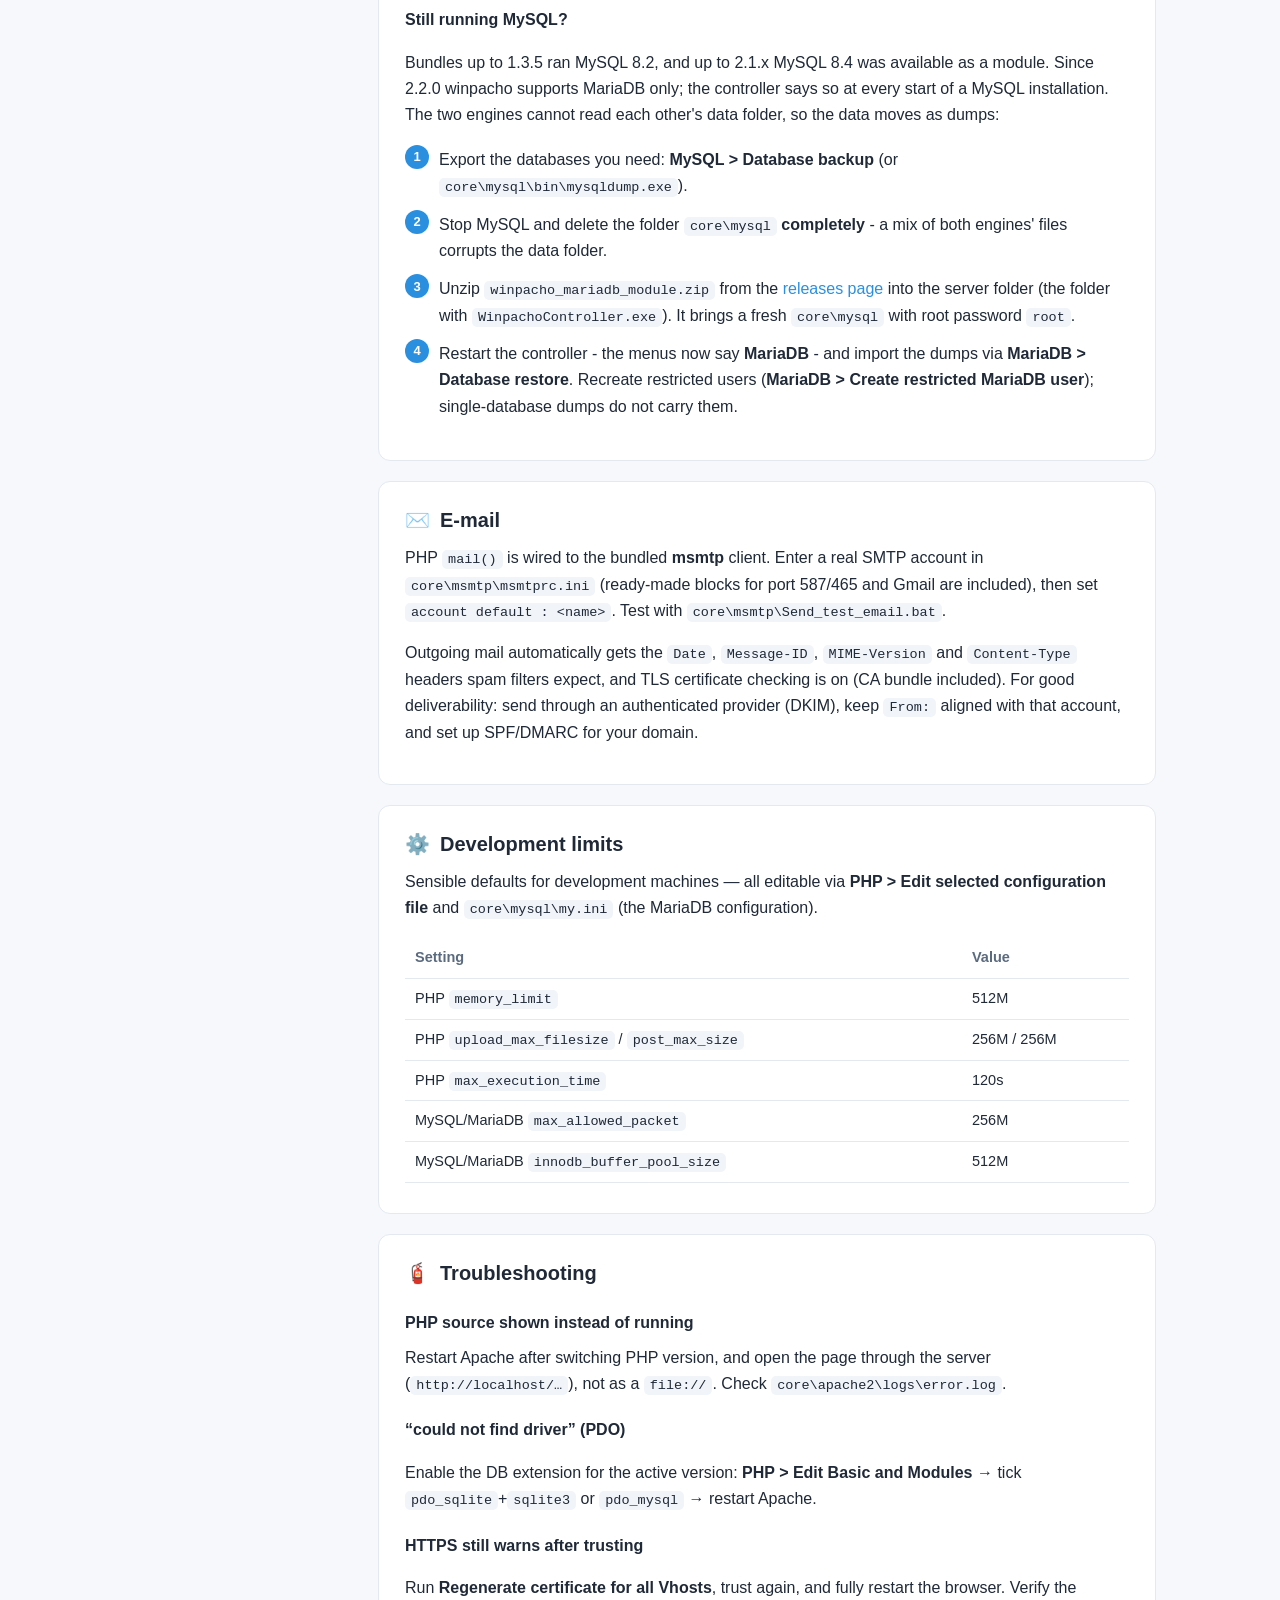
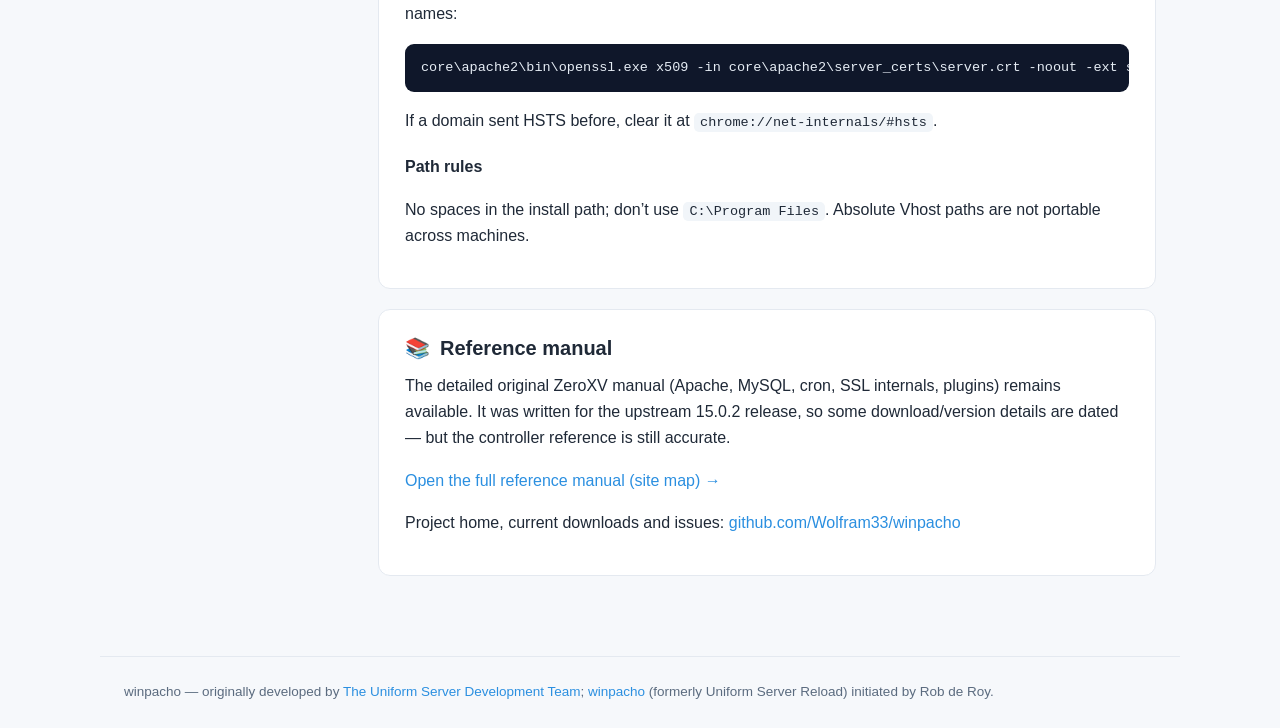
==== commit 28a2174b: "Replace phpMyAdmin with Adminer, drop MySQL - version 2.2.0 Adminer (newest release, fetched unmodif" ====
--- a/bundle/us_docs/index.html
+++ b/bundle/us_docs/index.html
@@ -147,22 +147,27 @@
 
     <section id="db">
       <h2><span class="ico">🗄️</span> Databases</h2>
-      <p><b>MariaDB</b> is the database engine since 1.3.6 (the long-term-support release with the longest remaining support, see the splash page for the exact version). It lives in <code>core\mysql</code> and answers on port 3306 like MySQL did, so apps, phpMyAdmin and the controller menus work unchanged. <b>MySQL 8.4 LTS</b> remains available as a module (<code>winpacho_mysql_module.zip</code>).</p>
+      <p><b>MariaDB</b> is the database engine (since 1.3.6, the only one since 2.2.0): the long-term-support release with the longest remaining support, see the splash page for the exact version. It lives in <code>core\mysql</code> and answers on port 3306, so apps with <code>mysqli</code>/PDO and the controller menus work as with MySQL. <b>SQLite</b> needs no server: PHP's <code>sqlite3</code> and <code>pdo_sqlite</code> are on in every PHP version.</p>
       <div class="grid">
-        <div class="card"><b>Admin</b>phpMyAdmin via the <b>phpMyAdmin</b> button. Default login <code>root</code> / <code>root</code>.</div>
+        <div class="card"><b>Admin</b><b>Adminer</b> via the <b>Adminer</b> button (needs Apache running). It logs in to MariaDB as <code>root</code> by itself and answers on this computer only.</div>
         <div class="card"><b>Host</b>Use <code>127.0.0.1</code> as the DB host in your apps (not <code>localhost</code>) for a reliable IPv4 connection.</div>
-        <div class="card"><b>Hot backups</b><code>core\mysql\bin\mariadb-backup.exe --backup --target-dir=...</code> copies a running server without locking it (MariaDB only).</div>
-        <div class="card"><b>Coming from 1.3.5 or older</b>Those bundles ran MySQL 8.2. Export the databases there first (<b>MySQL &gt; Database backup</b>), then import the dumps into MariaDB (<b>MariaDB &gt; Database restore</b>). Copying <code>core\mysql\data</code> across does not work.</div>
+        <div class="card"><b>Hot backups</b><code>core\mysql\bin\mariadb-backup.exe --backup --target-dir=...</code> copies a running server without locking it.</div>
+        <div class="card"><b>Root password</b>Default <code>root</code>. Change it via <b>MariaDB &gt; Change MariaDB password</b>; Adminer picks up the new one by itself.</div>
       </div>
-      <h3 id="mysql">I want MySQL, not MariaDB</h3>
-      <p>No problem: <b>MySQL 8.4 LTS</b> ships as the module <code>winpacho_mysql_module.zip</code> on the <a href="https://github.com/Wolfram33/winpacho/releases/tag/latest">releases page</a>, built by the same CI from Oracle's download. It replaces the engine in place; apps, phpMyAdmin, <code>mysqli</code>/PDO and every controller function work the same. In the controller, <b>MariaDB &gt; Switch to MySQL instead…</b> shows these steps as well.</p>
-      <ol class="steps">
-        <li>Export the databases you need: <b>MariaDB &gt; Database backup</b> (or <code>core\mysql\bin\mysqldump.exe</code>). The two engines cannot read each other's data folder.</li>
-        <li>Stop MariaDB and delete the folder <code>core\mysql</code> <b>completely</b> - a mix of both engines' files corrupts the data folder.</li>
-        <li>Unzip the module into the server folder (the folder with <code>WinpachoController.exe</code>). It brings a fresh <code>core\mysql</code>: root password <code>root</code>, phpMyAdmin control user and tables included.</li>
-        <li>Restart the controller - the menus now say <b>MySQL</b> - and import the dumps via <b>MySQL &gt; Database restore</b>. Recreate restricted users (<b>MySQL &gt; Create restricted MySQL user</b>); single-database dumps do not carry them.</li>
-      </ol>
-      <div class="note">MySQL 8.4 uses the <code>caching_sha2_password</code> login by default. The bundled PHP handles it; very old external tools may not. Switching back to MariaDB works the same way with <code>winpacho_mariadb_module.zip</code>.</div>
+      <h3 id="sqlite">SQLite files in Adminer</h3>
+      <ol class="steps">
+        <li>Click <b>Adminer</b>, then <b>Logout</b> (top right) to get to the login form.</li>
+        <li>System: <b>SQLite</b>. Database: the full path of the file, e.g. <code>C:\winpacho\www\app\data.sqlite</code>. Username: leave empty.</li>
+        <li>Password: the <b>MariaDB root password</b> (default <code>root</code>). SQLite has no passwords of its own, so Adminer checks this one before it opens a file.</li>
+      </ol>
+      <h3 id="mysql">Still running MySQL?</h3>
+      <p>Bundles up to 1.3.5 ran MySQL 8.2, and up to 2.1.x MySQL 8.4 was available as a module. Since 2.2.0 winpacho supports MariaDB only; the controller says so at every start of a MySQL installation. The two engines cannot read each other's data folder, so the data moves as dumps:</p>
+      <ol class="steps">
+        <li>Export the databases you need: <b>MySQL &gt; Database backup</b> (or <code>core\mysql\bin\mysqldump.exe</code>).</li>
+        <li>Stop MySQL and delete the folder <code>core\mysql</code> <b>completely</b> - a mix of both engines' files corrupts the data folder.</li>
+        <li>Unzip <code>winpacho_mariadb_module.zip</code> from the <a href="https://github.com/Wolfram33/winpacho/releases/tag/latest">releases page</a> into the server folder (the folder with <code>WinpachoController.exe</code>). It brings a fresh <code>core\mysql</code> with root password <code>root</code>.</li>
+        <li>Restart the controller - the menus now say <b>MariaDB</b> - and import the dumps via <b>MariaDB &gt; Database restore</b>. Recreate restricted users (<b>MariaDB &gt; Create restricted MariaDB user</b>); single-database dumps do not carry them.</li>
+      </ol>
     </section>
 
     <section id="mail">
@@ -173,7 +178,7 @@
 
     <section id="tuning">
       <h2><span class="ico">⚙️</span> Development limits</h2>
-      <p>Sensible defaults for development machines — all editable via <b>PHP &gt; Edit selected configuration file</b> and <code>core\mysql\my.ini</code> (the MariaDB configuration; the MySQL module brings its own).</p>
+      <p>Sensible defaults for development machines — all editable via <b>PHP &gt; Edit selected configuration file</b> and <code>core\mysql\my.ini</code> (the MariaDB configuration).</p>
       <table>
         <tr><th>Setting</th><th>Value</th></tr>
         <tr><td>PHP <code>memory_limit</code></td><td>512M</td></tr>
